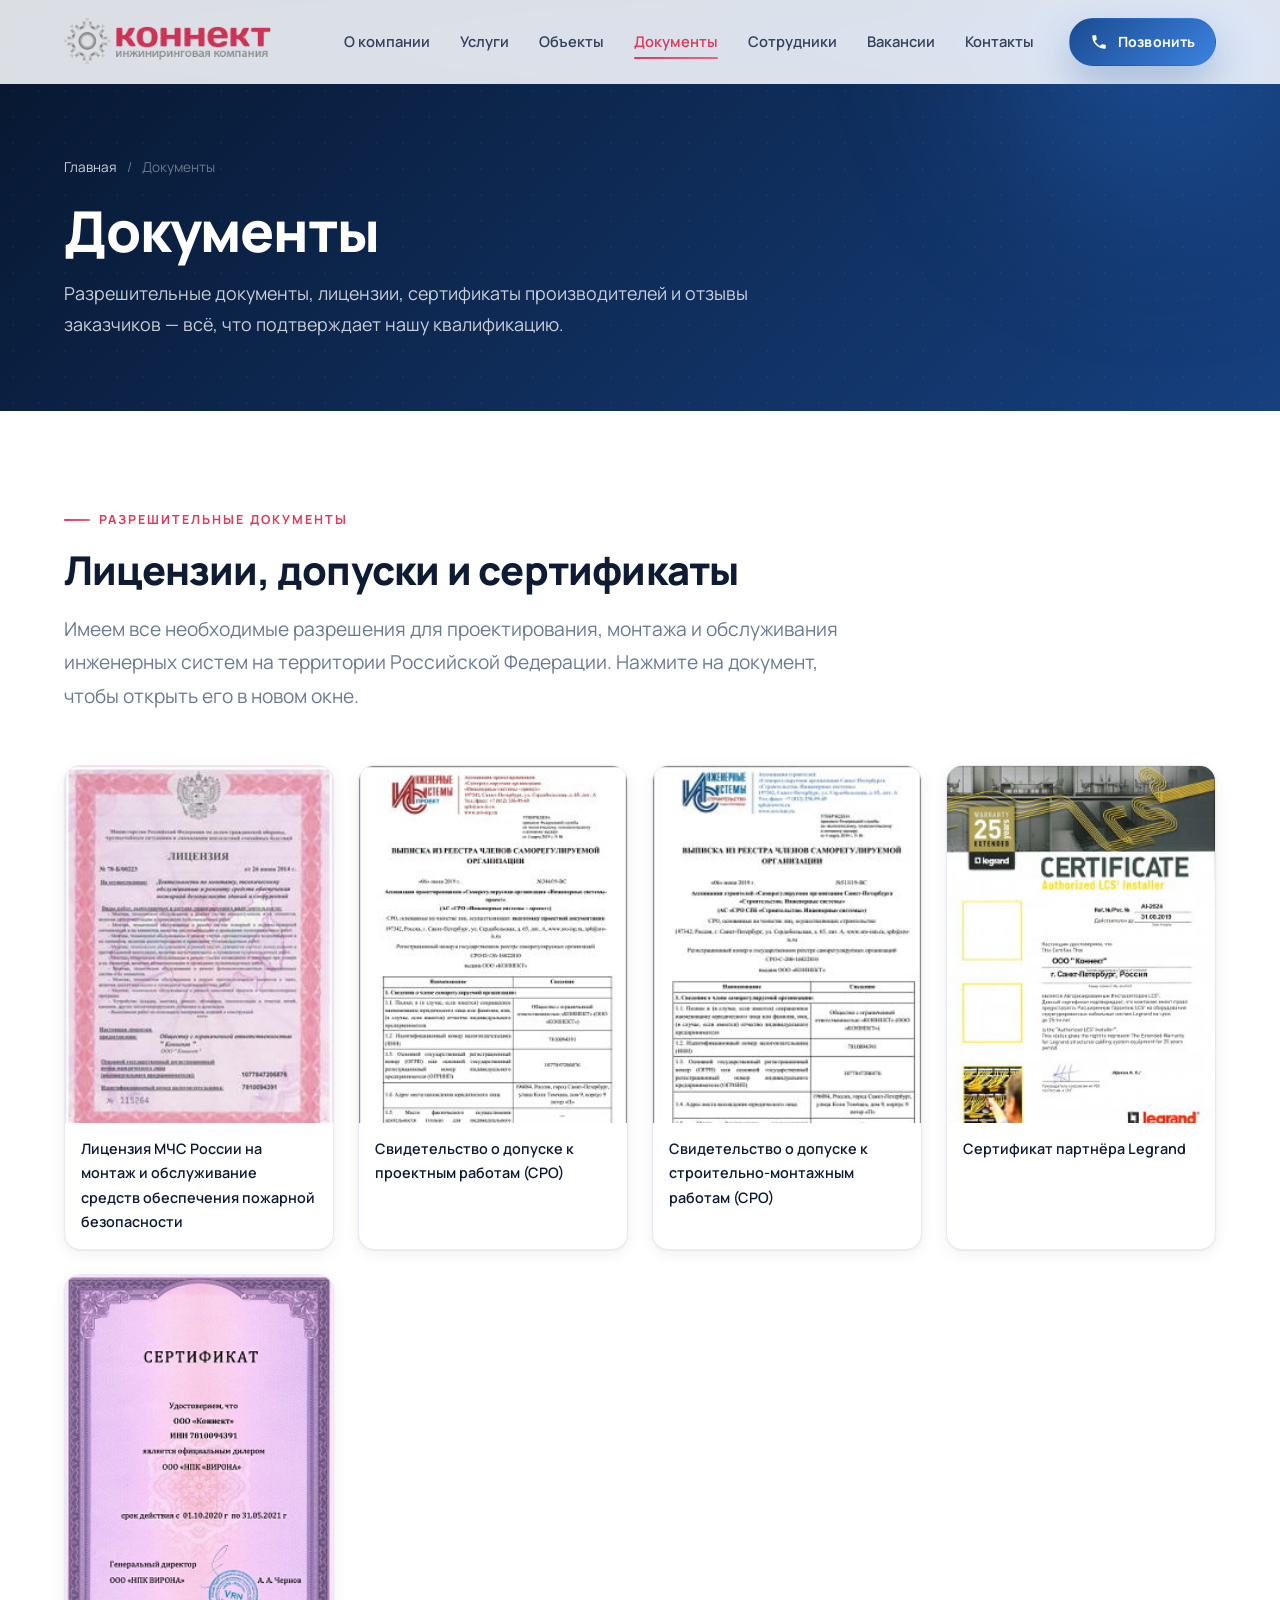
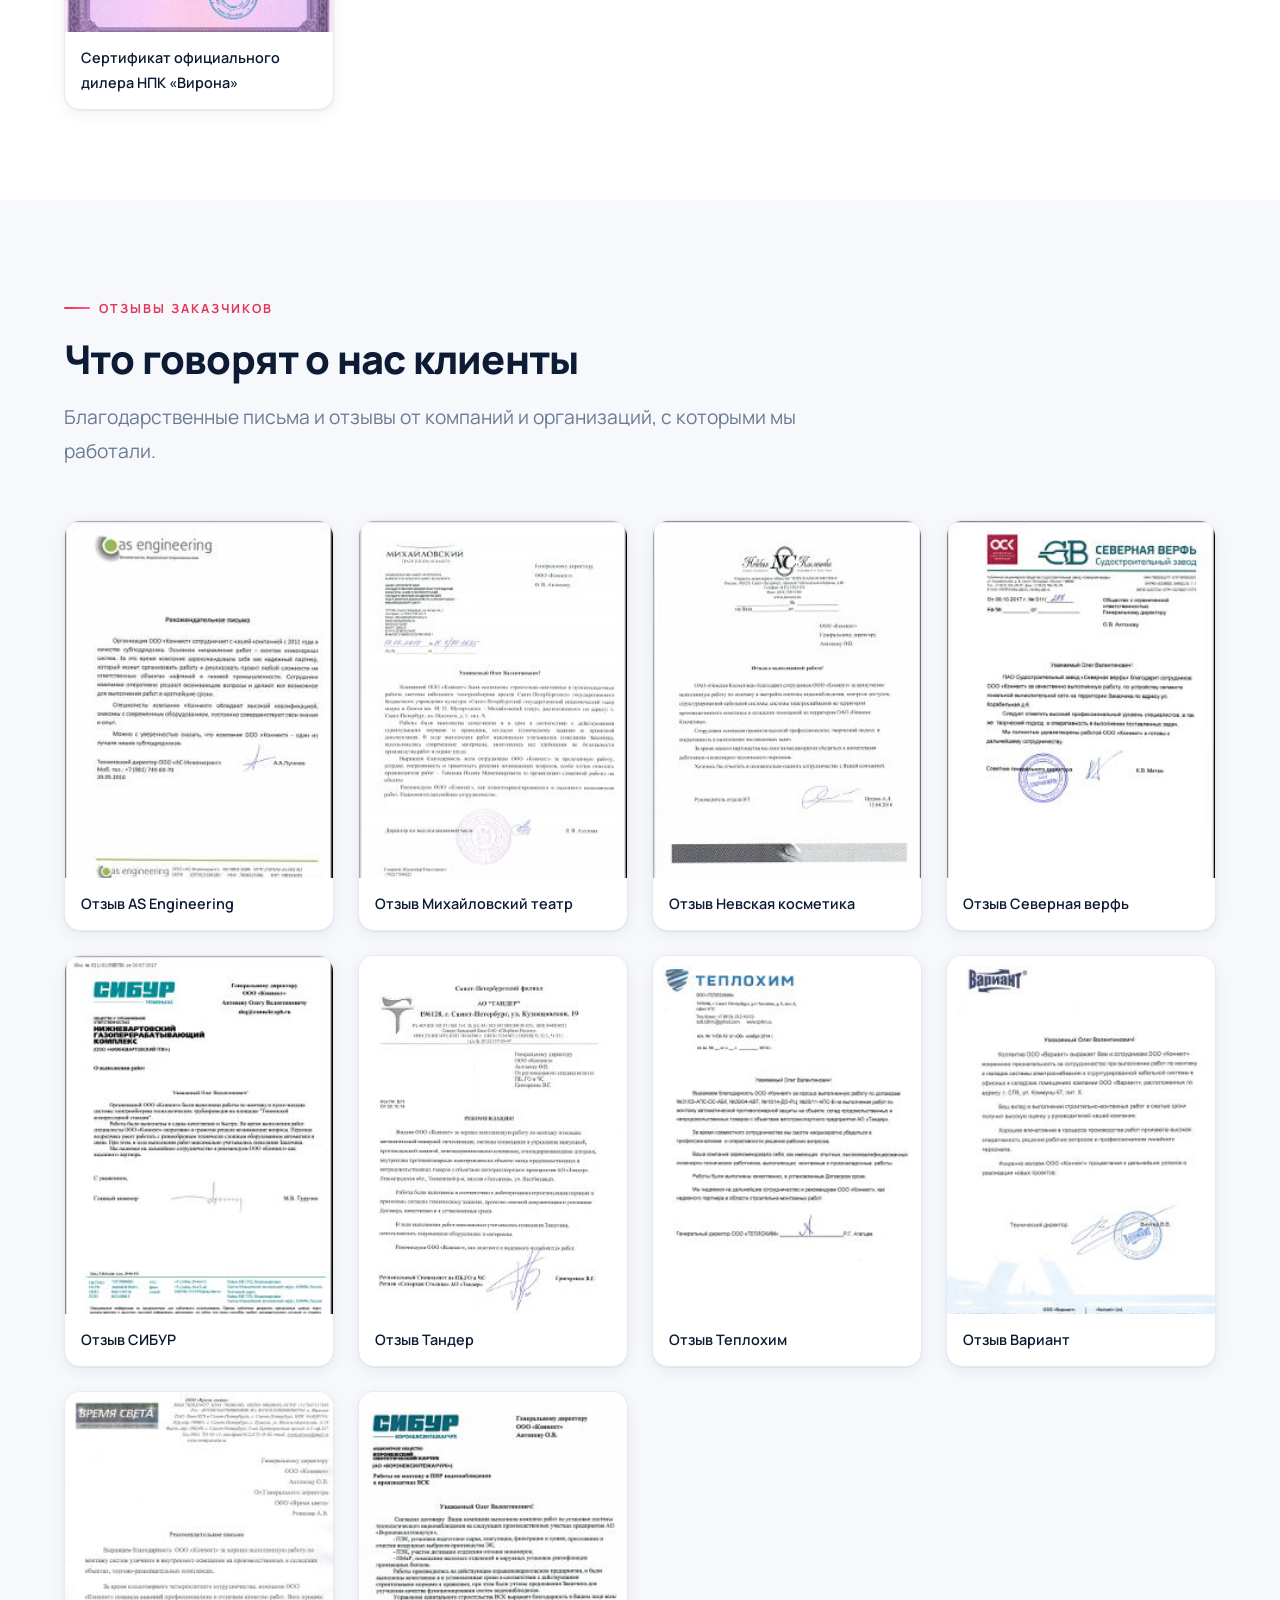
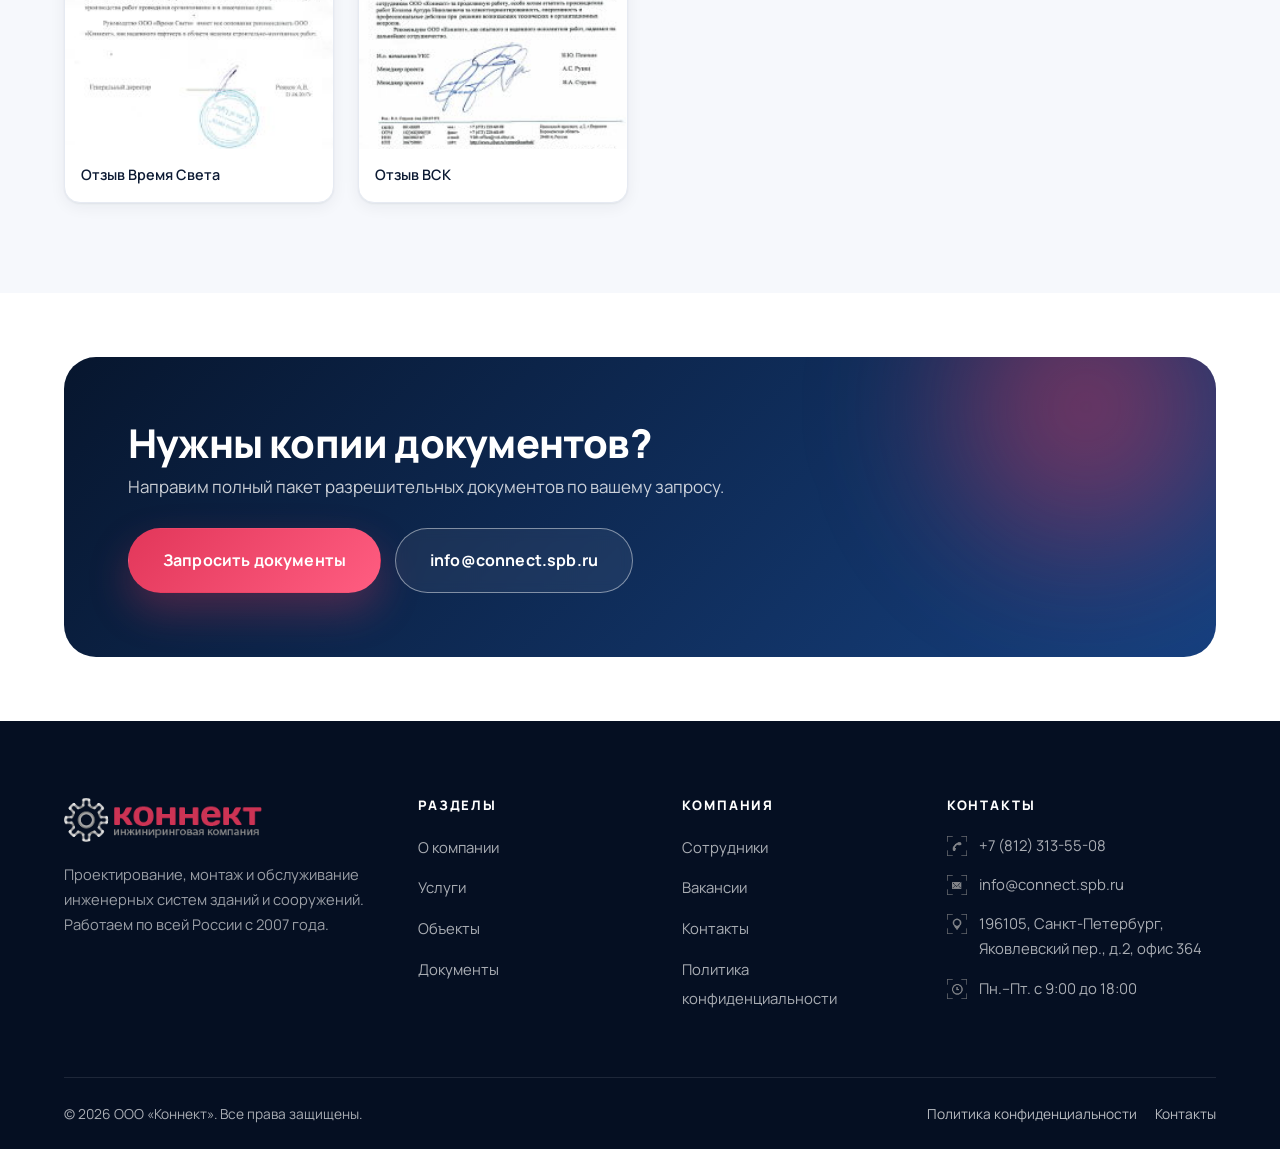
==== documents.html @ 64dd787c "Redesign of the Connekt website: modern responsive static site (HTML/CSS/JS), SEO (robots, sitemap, " ====
<!DOCTYPE html>
<html lang="ru">
<head>
  <meta charset="utf-8">
  <meta name="viewport" content="width=device-width, initial-scale=1">
  <title>Документы и отзывы заказчиков | ООО «Коннект»</title>
  <meta name="description" content="Разрешительные документы, лицензии, сертификаты и отзывы заказчиков ООО «Коннект»: лицензия МЧС, допуски СРО, сертификаты Legrand и НПК «Вирона».">
  <meta name="keywords" content="документы, лицензии, сертификаты, отзывы, СРО, МЧС, Legrand, Вирона, Коннект">
  <meta name="robots" content="index, follow">
  <meta name="theme-color" content="#07162e">
  <link rel="canonical" href="https://system785.github.io/connekt/documents.html">
  <meta property="og:type" content="website">
  <meta property="og:site_name" content="ООО «Коннект»">
  <meta property="og:locale" content="ru_RU">
  <meta property="og:title" content="Документы и отзывы заказчиков | ООО «Коннект»">
  <meta property="og:description" content="Лицензии, допуски, сертификаты и отзывы о работе ООО «Коннект».">
  <meta property="og:url" content="https://system785.github.io/connekt/documents.html">
  <meta property="og:image" content="https://system785.github.io/connekt/assets/images/banner1.jpg">
  <meta name="twitter:card" content="summary_large_image">
  <link rel="icon" href="assets/images/favicon.svg" type="image/svg+xml">
  <link rel="apple-touch-icon" href="assets/images/connekt-logo.png">
  <link rel="preconnect" href="https://fonts.googleapis.com">
  <link rel="preconnect" href="https://fonts.gstatic.com" crossorigin>
  <link href="https://fonts.googleapis.com/css2?family=Manrope:wght@400;500;600;700;800&display=swap" rel="stylesheet">
  <link rel="stylesheet" href="assets/css/style.css">
  <script type="application/ld+json">
  {
    "@context": "https://schema.org",
    "@type": "BreadcrumbList",
    "itemListElement": [
      { "@type": "ListItem", "position": 1, "name": "Главная", "item": "https://system785.github.io/connekt/" },
      { "@type": "ListItem", "position": 2, "name": "Документы", "item": "https://system785.github.io/connekt/documents.html" }
    ]
  }
  </script>
</head>
<body>
  <header class="site-header" id="siteHeader">
    <div class="container header-inner">
      <a class="brand" href="index.html" aria-label="ООО «Коннект» — на главную">
        <img src="assets/images/connekt-logo.png" alt="Логотип ООО «Коннект»" width="234" height="52">
      </a>
      <nav class="main-nav" id="mainNav" aria-label="Основная навигация">
        <ul class="nav-list">
          <li><a class="nav-link" href="index.html">О компании</a></li>
          <li><a class="nav-link" href="services.html">Услуги</a></li>
          <li><a class="nav-link" href="projects.html">Объекты</a></li>
          <li><a class="nav-link is-active" href="documents.html" aria-current="page">Документы</a></li>
          <li><a class="nav-link" href="sotrudniki.html">Сотрудники</a></li>
          <li><a class="nav-link" href="vakansii.html">Вакансии</a></li>
          <li><a class="nav-link" href="kontakty.html">Контакты</a></li>
        </ul>
        <a class="btn btn--primary btn--sm nav-cta" href="tel:+78123135508">
          <svg viewBox="0 0 24 24" width="18" height="18" aria-hidden="true"><path d="M6.6 10.8c1.4 2.8 3.8 5.2 6.6 6.6l2.2-2.2c.3-.3.7-.4 1-.2 1.1.4 2.3.6 3.6.6.6 0 1 .4 1 1V20c0 .6-.4 1-1 1C10.6 21 3 13.4 3 4c0-.6.4-1 1-1h3.4c.6 0 1 .4 1 1 0 1.3.2 2.5.6 3.6.1.4 0 .8-.2 1l-2.2 2.2z" fill="currentColor"/></svg>
          Позвонить
        </a>
      </nav>
      <button class="nav-toggle" id="navToggle" aria-label="Открыть меню" aria-expanded="false" aria-controls="mainNav">
        <span></span><span></span><span></span>
      </button>
      <div class="scroll-progress" aria-hidden="true"></div>
    </div>
  </header>

  <main id="main">
    <section class="page-hero">
      <div class="container">
        <div class="page-hero__inner">
          <nav class="breadcrumbs" aria-label="Хлебные крошки">
            <a href="index.html">Главная</a><span>/</span><span aria-current="page">Документы</span>
          </nav>
          <h1>Документы</h1>
          <p>Разрешительные документы, лицензии, сертификаты производителей и отзывы заказчиков — всё, что подтверждает нашу квалификацию.</p>
        </div>
      </div>
    </section>

    <section class="section">
      <div class="container">
        <div class="section-head reveal">
          <span class="eyebrow">Разрешительные документы</span>
          <h2>Лицензии, допуски и сертификаты</h2>
          <p class="lead">Имеем все необходимые разрешения для проектирования, монтажа и обслуживания инженерных систем на территории Российской Федерации. Нажмите на документ, чтобы открыть его в новом окне.</p>
        </div>

        <div class="cards cards--docs">
          <a class="doc-card reveal" data-delay="1" href="assets/images/docs/Fire.pdf" target="_blank" rel="noopener">
            <div class="doc-card__img"><img src="assets/images/docs/license.jpg" alt="Лицензия МЧС России" loading="lazy"></div>
            <div class="doc-card__overlay"><span>Открыть PDF</span></div>
            <div class="doc-card__cap">Лицензия МЧС России на монтаж и обслуживание средств обеспечения пожарной безопасности</div>
          </a>

          <a class="doc-card reveal" data-delay="2" href="assets/images/docs/344_connekt_project.pdf" target="_blank" rel="noopener">
            <div class="doc-card__img"><img src="assets/images/docs/344_connekt_project.jpg" alt="Допуск СРО на проектные работы" loading="lazy"></div>
            <div class="doc-card__overlay"><span>Открыть PDF</span></div>
            <div class="doc-card__cap">Свидетельство о допуске к проектным работам (СРО)</div>
          </a>

          <a class="doc-card reveal" data-delay="3" href="assets/images/docs/513_connect_construction.pdf" target="_blank" rel="noopener">
            <div class="doc-card__img"><img src="assets/images/docs/513_connect_construction.jpg" alt="Допуск СРО на строительно-монтажные работы" loading="lazy"></div>
            <div class="doc-card__overlay"><span>Открыть PDF</span></div>
            <div class="doc-card__cap">Свидетельство о допуске к строительно-монтажным работам (СРО)</div>
          </a>

          <a class="doc-card reveal" data-delay="4" href="assets/images/docs/connekt_legrand_cert.jpg" target="_blank" rel="noopener">
            <div class="doc-card__img"><img src="assets/images/docs/connekt_legrand_cert_m.jpg" alt="Сертификат Legrand" loading="lazy"></div>
            <div class="doc-card__overlay"><span>Открыть</span></div>
            <div class="doc-card__cap">Сертификат партнёра Legrand</div>
          </a>

          <a class="doc-card reveal" data-delay="5" href="assets/images/docs/connekt_virona_cert.jpg" target="_blank" rel="noopener">
            <div class="doc-card__img"><img src="assets/images/docs/connekt_virona_cert_m.jpg" alt="Сертификат НПК Вирона" loading="lazy"></div>
            <div class="doc-card__overlay"><span>Открыть</span></div>
            <div class="doc-card__cap">Сертификат официального дилера НПК «Вирона»</div>
          </a>
        </div>
      </div>
    </section>

    <section class="section section--surface">
      <div class="container">
        <div class="section-head reveal">
          <span class="eyebrow">Отзывы заказчиков</span>
          <h2>Что говорят о нас клиенты</h2>
          <p class="lead">Благодарственные письма и отзывы от компаний и организаций, с которыми мы работали.</p>
        </div>

        <div class="cards cards--reviews">
          <a class="doc-card reveal" data-delay="1" href="assets/images/resp/Resp_AS_eng.pdf" target="_blank" rel="noopener">
            <div class="doc-card__img"><img src="assets/images/resp/Resp_AS_eng_m.jpg" alt="Отзыв AS Engineering" loading="lazy"></div>
            <div class="doc-card__overlay"><span>Открыть PDF</span></div>
            <div class="doc-card__cap">Отзыв AS Engineering</div>
          </a>
          <a class="doc-card reveal" data-delay="2" href="assets/images/resp/Resp_Mikhailovskiy.pdf" target="_blank" rel="noopener">
            <div class="doc-card__img"><img src="assets/images/resp/Resp_Mikhailovskiy_m.jpg" alt="Отзыв Михайловский театр" loading="lazy"></div>
            <div class="doc-card__overlay"><span>Открыть PDF</span></div>
            <div class="doc-card__cap">Отзыв Михайловский театр</div>
          </a>
          <a class="doc-card reveal" data-delay="3" href="assets/images/resp/Resp_Nevskaya_kosmetika.pdf" target="_blank" rel="noopener">
            <div class="doc-card__img"><img src="assets/images/resp/Resp_Nevskaya_kosmetika_m.jpg" alt="Отзыв Невская косметика" loading="lazy"></div>
            <div class="doc-card__overlay"><span>Открыть PDF</span></div>
            <div class="doc-card__cap">Отзыв Невская косметика</div>
          </a>
          <a class="doc-card reveal" data-delay="4" href="assets/images/resp/Resp_Severnaja_verf.pdf" target="_blank" rel="noopener">
            <div class="doc-card__img"><img src="assets/images/resp/Resp_Severnaja_verf_m.jpg" alt="Отзыв Северная верфь" loading="lazy"></div>
            <div class="doc-card__overlay"><span>Открыть PDF</span></div>
            <div class="doc-card__cap">Отзыв Северная верфь</div>
          </a>
          <a class="doc-card reveal" data-delay="1" href="assets/images/resp/Resp_Sibur.pdf" target="_blank" rel="noopener">
            <div class="doc-card__img"><img src="assets/images/resp/Resp_Sibur_m.jpg" alt="Отзыв СИБУР" loading="lazy"></div>
            <div class="doc-card__overlay"><span>Открыть PDF</span></div>
            <div class="doc-card__cap">Отзыв СИБУР</div>
          </a>
          <a class="doc-card reveal" data-delay="2" href="assets/images/resp/Resp_Tander.jpg" target="_blank" rel="noopener">
            <div class="doc-card__img"><img src="assets/images/resp/Resp_Tander_m.jpg" alt="Отзыв Тандер" loading="lazy"></div>
            <div class="doc-card__overlay"><span>Открыть</span></div>
            <div class="doc-card__cap">Отзыв Тандер</div>
          </a>
          <a class="doc-card reveal" data-delay="3" href="assets/images/resp/Resp_Teplohim.pdf" target="_blank" rel="noopener">
            <div class="doc-card__img"><img src="assets/images/resp/Resp_Teplohim_m.jpg" alt="Отзыв Теплохим" loading="lazy"></div>
            <div class="doc-card__overlay"><span>Открыть PDF</span></div>
            <div class="doc-card__cap">Отзыв Теплохим</div>
          </a>
          <a class="doc-card reveal" data-delay="4" href="assets/images/resp/Resp_Variant.pdf" target="_blank" rel="noopener">
            <div class="doc-card__img"><img src="assets/images/resp/Resp_Variant_m.jpg" alt="Отзыв Вариант" loading="lazy"></div>
            <div class="doc-card__overlay"><span>Открыть PDF</span></div>
            <div class="doc-card__cap">Отзыв Вариант</div>
          </a>
          <a class="doc-card reveal" data-delay="1" href="assets/images/resp/Resp_Vremja_sveta.jpg" target="_blank" rel="noopener">
            <div class="doc-card__img"><img src="assets/images/resp/Resp_Vremja_sveta_m.jpg" alt="Отзыв Время Света" loading="lazy"></div>
            <div class="doc-card__overlay"><span>Открыть</span></div>
            <div class="doc-card__cap">Отзыв Время Света</div>
          </a>
          <a class="doc-card reveal" data-delay="2" href="assets/images/resp/Resp_VSK.pdf" target="_blank" rel="noopener">
            <div class="doc-card__img"><img src="assets/images/resp/Resp_VSK_m.jpg" alt="Отзыв ВСК" loading="lazy"></div>
            <div class="doc-card__overlay"><span>Открыть PDF</span></div>
            <div class="doc-card__cap">Отзыв ВСК</div>
          </a>
        </div>
      </div>
    </section>

    <section class="section section--tight">
      <div class="container">
        <div class="cta reveal">
          <div class="cta__inner">
            <div>
              <h2>Нужны копии документов?</h2>
              <p>Направим полный пакет разрешительных документов по вашему запросу.</p>
            </div>
            <div class="cta__actions">
              <a class="btn btn--accent btn--lg" href="kontakty.html">Запросить документы</a>
              <a class="btn btn--ghost btn--lg" href="mailto:info@connect.spb.ru">info@connect.spb.ru</a>
            </div>
          </div>
        </div>
      </div>
    </section>
  </main>

  <footer class="site-footer">
    <div class="container">
      <div class="footer-grid">
        <div class="footer-brand">
          <img src="assets/images/connekt-logo.png" alt="ООО «Коннект»" width="234" height="52" loading="lazy">
          <p>Проектирование, монтаж и обслуживание инженерных систем зданий и сооружений. Работаем по всей России с 2007 года.</p>
        </div>
        <div class="footer-col">
          <h3>Разделы</h3>
          <ul>
            <li><a href="index.html">О компании</a></li>
            <li><a href="services.html">Услуги</a></li>
            <li><a href="projects.html">Объекты</a></li>
            <li><a href="documents.html">Документы</a></li>
          </ul>
        </div>
        <div class="footer-col">
          <h3>Компания</h3>
          <ul>
            <li><a href="sotrudniki.html">Сотрудники</a></li>
            <li><a href="vakansii.html">Вакансии</a></li>
            <li><a href="kontakty.html">Контакты</a></li>
            <li><a href="privacy.html">Политика конфиденциальности</a></li>
          </ul>
        </div>
        <div class="footer-col">
          <h3>Контакты</h3>
          <div class="footer-contact">
            <a href="tel:+78123135508"><img src="assets/images/phone.png" alt="" aria-hidden="true"> +7 (812) 313-55-08</a>
            <a href="mailto:info@connect.spb.ru"><img src="assets/images/mail.png" alt="" aria-hidden="true"> info@connect.spb.ru</a>
            <span><img src="assets/images/map.png" alt="" aria-hidden="true"> 196105, Санкт-Петербург, Яковлевский пер., д.2, офис 364</span>
            <span><img src="assets/images/clock.png" alt="" aria-hidden="true"> Пн.–Пт. с 9:00 до 18:00</span>
          </div>
        </div>
      </div>
      <div class="footer-bottom">
        <span>© <span data-year>2026</span> ООО «Коннект». Все права защищены.</span>
        <div class="footer-legal">
          <a href="privacy.html">Политика конфиденциальности</a>
          <a href="kontakty.html">Контакты</a>
        </div>
      </div>
    </div>
  </footer>

  <button class="to-top" aria-label="Наверх">
    <svg viewBox="0 0 24 24" width="20" height="20" aria-hidden="true"><path d="M12 5l7 7-1.4 1.4L13 8.8V19h-2V8.8L6.4 13.4 5 12l7-7z" fill="currentColor"/></svg>
  </button>

  <script src="assets/js/main.js" defer></script>
</body>
</html>
---- assets/css/style.css ----
/* ==========================================================================
   ООО «Коннект» — современный корпоративный сайт
   Инженерные системы: проектирование, монтаж, обслуживание
   Автор редизайна: 2026
   ========================================================================== */

/* --------------------------------------------------------------------------
   1. Дизайн-токены
   -------------------------------------------------------------------------- */
:root {
  /* Палитра */
  --navy-950: #050f22;
  --navy-900: #07162e;
  --navy-800: #0a2145;
  --navy-700: #102f66;
  --blue-700: #16407f;
  --blue-600: #1b4b91;
  --blue-500: #2563b8;
  --blue-400: #3b82e0;
  --accent-600: #c9204a;
  --accent-500: #e2375a;
  --accent-400: #ff5d81;
  --gold: #e7bb6b;

  --ink: #0d1b34;
  --ink-soft: #33415c;
  --muted: #6b7a94;
  --line: #e6eaf2;
  --surface: #f6f8fc;
  --surface-2: #eef2f9;
  --white: #ffffff;

  /* Градиенты */
  --grad-primary: linear-gradient(135deg, var(--blue-600) 0%, var(--blue-400) 100%);
  --grad-accent: linear-gradient(135deg, var(--accent-500) 0%, var(--accent-400) 100%);
  --grad-navy: linear-gradient(135deg, var(--navy-900) 0%, var(--blue-700) 100%);
  --grad-hero: linear-gradient(115deg, rgba(5,15,34,.94) 0%, rgba(7,22,46,.86) 42%, rgba(16,47,102,.62) 100%);

  /* Тени */
  --shadow-sm: 0 1px 2px rgba(13, 27, 52, .06), 0 4px 16px rgba(13, 27, 52, .06);
  --shadow-md: 0 12px 28px rgba(13, 27, 52, .10), 0 4px 12px rgba(13, 27, 52, .06);
  --shadow-lg: 0 28px 60px rgba(9, 26, 56, .18);
  --shadow-glow: 0 18px 40px rgba(27, 75, 145, .28);

  /* Геометрия */
  --radius-sm: 10px;
  --radius: 16px;
  --radius-lg: 24px;
  --radius-xl: 32px;
  --radius-pill: 999px;

  /* Типографика */
  --font: 'Manrope', -apple-system, BlinkMacSystemFont, 'Segoe UI', Roboto, 'Helvetica Neue', Arial, sans-serif;

  --container: 1200px;
  --container-wide: 1360px;
  --header-h: 84px;

  --ease: cubic-bezier(.22, .61, .36, 1);
  --ease-out: cubic-bezier(.16, 1, .3, 1);
}

/* --------------------------------------------------------------------------
   2. Сброс и база
   -------------------------------------------------------------------------- */
*, *::before, *::after { box-sizing: border-box; }

html {
  scroll-behavior: smooth;
  -webkit-text-size-adjust: 100%;
  scroll-padding-top: calc(var(--header-h) + 24px);
  overflow-x: clip;
}

body {
  margin: 0;
  font-family: var(--font);
  font-size: 17px;
  line-height: 1.7;
  color: var(--ink-soft);
  background: var(--white);
  overflow-x: hidden;
  -webkit-font-smoothing: antialiased;
  -moz-osx-font-smoothing: grayscale;
}

body.nav-open { overflow: hidden; }

img { max-width: 100%; height: auto; display: block; }
a { color: var(--blue-600); text-decoration: none; transition: color .25s var(--ease); }
a:hover { color: var(--accent-500); }
ul { margin: 0; padding: 0; list-style: none; }
button { font-family: inherit; }

h1, h2, h3, h4, h5, h6 {
  margin: 0 0 .5em;
  color: var(--ink);
  font-weight: 800;
  line-height: 1.12;
  letter-spacing: -.02em;
}
h1 { font-size: clamp(2.1rem, 4.4vw, 3.6rem); }
h2 { font-size: clamp(1.7rem, 3.1vw, 2.55rem); }
h3 { font-size: clamp(1.18rem, 1.7vw, 1.45rem); letter-spacing: -.01em; }
h4 { font-size: 1.05rem; }
p { margin: 0 0 1.1em; }
p:last-child { margin-bottom: 0; }
strong { color: var(--ink); font-weight: 700; }
::selection { background: var(--accent-500); color: #fff; }

:focus-visible {
  outline: 3px solid var(--blue-400);
  outline-offset: 3px;
  border-radius: 6px;
}

/* --------------------------------------------------------------------------
   3. Утилиты / сетка
   -------------------------------------------------------------------------- */
.container {
  width: 100%;
  max-width: var(--container);
  margin: 0 auto;
  padding: 0 24px;
}
.container--wide { max-width: var(--container-wide); }

.section { padding: clamp(64px, 7vw, 116px) 0; position: relative; }
.section--tight { padding: clamp(44px, 5vw, 76px) 0; }
.section--surface { background: var(--surface); }
.section--navy { background: var(--grad-navy); color: rgba(255,255,255,.82); }
.section--navy h1, .section--navy h2, .section--navy h3, .section--navy h4 { color: #fff; }

.text-center { text-align: center; }
.mx-auto { margin-left: auto; margin-right: auto; }
.lead { font-size: clamp(1.05rem, 1.5vw, 1.2rem); color: var(--muted); line-height: 1.75; }
.section--navy .lead { color: rgba(255,255,255,.72); }
.measure { max-width: 720px; }

.eyebrow {
  display: inline-flex;
  align-items: center;
  gap: 9px;
  font-size: .78rem;
  font-weight: 700;
  letter-spacing: .16em;
  text-transform: uppercase;
  color: var(--accent-500);
  margin-bottom: 18px;
}
.eyebrow::before {
  content: "";
  width: 26px;
  height: 2px;
  border-radius: 2px;
  background: var(--grad-accent);
}
.section--navy .eyebrow { color: var(--accent-400); }

.section-head { max-width: 780px; margin-bottom: clamp(36px, 4vw, 60px); }
.section-head--center { margin-left: auto; margin-right: auto; text-align: center; }
.section-head--center .eyebrow { justify-content: center; }
.section-head p { margin-top: 14px; }

/* --------------------------------------------------------------------------
   4. Кнопки
   -------------------------------------------------------------------------- */
.btn {
  position: relative;
  display: inline-flex;
  align-items: center;
  justify-content: center;
  gap: 10px;
  padding: 15px 28px;
  border: 1px solid transparent;
  border-radius: var(--radius-pill);
  font-size: .95rem;
  font-weight: 700;
  letter-spacing: .01em;
  color: #fff;
  cursor: pointer;
  overflow: hidden;
  transition: transform .3s var(--ease), box-shadow .3s var(--ease), background .3s var(--ease), color .3s var(--ease), border-color .3s var(--ease);
  will-change: transform;
}
.btn svg { width: 18px; height: 18px; flex: none; }
.btn:hover { transform: translateY(-3px); }

.btn--primary { background: var(--grad-primary); box-shadow: var(--shadow-glow); color: #fff; }
.btn--primary:hover { box-shadow: 0 22px 48px rgba(27, 75, 145, .4); color: #fff; }

.btn--accent { background: var(--grad-accent); box-shadow: 0 18px 40px rgba(226, 55, 90, .3); color: #fff; }
.btn--accent:hover { box-shadow: 0 22px 48px rgba(226, 55, 90, .42); color: #fff; }

.btn--ghost { background: rgba(255,255,255,.06); border-color: rgba(255,255,255,.45); color: #fff; backdrop-filter: blur(6px); }
.btn--ghost:hover { background: #fff; color: var(--navy-800); border-color: #fff; }

.btn--outline { background: transparent; border-color: var(--line); color: var(--ink); }
.btn--outline:hover { border-color: var(--blue-600); color: var(--blue-600); background: #fff; }

.btn--sm { padding: 11px 20px; font-size: .88rem; }
.btn--lg { padding: 18px 34px; font-size: 1rem; }
.btn--block { width: 100%; }

/* --------------------------------------------------------------------------
   5. Шапка / навигация
   -------------------------------------------------------------------------- */
.site-header {
  position: fixed;
  inset: 0 0 auto 0;
  z-index: 1000;
  height: var(--header-h);
  display: flex;
  align-items: center;
  background: rgba(255,255,255,.86);
  backdrop-filter: saturate(180%) blur(16px);
  -webkit-backdrop-filter: saturate(180%) blur(16px);
  border-bottom: 1px solid transparent;
  transition: height .35s var(--ease), background .35s var(--ease), box-shadow .35s var(--ease), border-color .35s var(--ease);
}
.site-header.is-scrolled {
  height: 70px;
  background: rgba(255,255,255,.95);
  border-bottom-color: var(--line);
  box-shadow: 0 10px 30px rgba(13, 27, 52, .07);
}

.header-inner {
  display: flex;
  align-items: center;
  gap: 28px;
  width: 100%;
}

.brand { display: inline-flex; align-items: center; flex: none; }
.brand img {
  height: 46px;
  width: auto;
  transition: height .35s var(--ease), transform .35s var(--ease);
}
.site-header.is-scrolled .brand img { height: 40px; }
.brand:hover img { transform: scale(1.02); }

/* Прогресс прокрутки */
.scroll-progress {
  position: absolute;
  left: 0; bottom: -1px;
  height: 3px;
  width: 100%;
  transform: scaleX(0);
  transform-origin: 0 50%;
  background: var(--grad-accent);
  transition: transform .1s linear;
}

.main-nav { margin-left: auto; display: flex; align-items: center; gap: 22px; }
.nav-list { display: flex; align-items: center; gap: 4px; }
.nav-link {
  position: relative;
  display: inline-block;
  padding: 9px 13px;
  font-size: .92rem;
  font-weight: 600;
  color: var(--ink-soft);
  border-radius: var(--radius-pill);
  transition: color .25s var(--ease), background .25s var(--ease);
}
.nav-link::after {
  content: "";
  position: absolute;
  left: 13px; right: 13px; bottom: 4px;
  height: 2px;
  border-radius: 2px;
  background: var(--grad-accent);
  transform: scaleX(0);
  transform-origin: 0 50%;
  transition: transform .3s var(--ease);
}
.nav-link:hover { color: var(--ink); }
.nav-link:hover::after { transform: scaleX(1); }
.nav-link.is-active { color: var(--accent-500); }
.nav-link.is-active::after { transform: scaleX(1); }

.nav-cta { white-space: nowrap; }

/* Бургер */
.nav-toggle {
  display: none;
  width: 46px; height: 46px;
  margin-left: auto;
  border: 1px solid var(--line);
  border-radius: 14px;
  background: #fff;
  cursor: pointer;
  position: relative;
}
.nav-toggle span {
  position: absolute;
  left: 50%; top: 50%;
  width: 20px; height: 2px;
  border-radius: 2px;
  background: var(--ink);
  transform: translate(-50%, -50%);
  transition: transform .35s var(--ease), opacity .25s var(--ease), width .35s var(--ease);
}
.nav-toggle span:nth-child(1) { transform: translate(-50%, calc(-50% - 6px)); }
.nav-toggle span:nth-child(3) { transform: translate(-50%, calc(-50% + 6px)); }
.nav-toggle.is-active span:nth-child(1) { transform: translate(-50%, -50%) rotate(45deg); }
.nav-toggle.is-active span:nth-child(2) { opacity: 0; }
.nav-toggle.is-active span:nth-child(3) { transform: translate(-50%, -50%) rotate(-45deg); }

/* --------------------------------------------------------------------------
   6. Hero
   -------------------------------------------------------------------------- */
.hero {
  position: relative;
  display: flex;
  align-items: center;
  min-height: 100svh;
  padding: calc(var(--header-h) + 64px) 0 80px;
  color: #fff;
  background-color: var(--navy-900);
  overflow: hidden;
}
.hero__bg {
  position: absolute;
  inset: -12% 0;
  z-index: 0;
  background-image: var(--grad-hero), url('../images/banner1.jpg');
  background-size: cover, cover;
  background-position: center, center;
  background-repeat: no-repeat;
  will-change: transform;
}
.hero::before,
.hero::after {
  content: "";
  position: absolute;
  z-index: 1;
  border-radius: 50%;
  filter: blur(90px);
  opacity: .5;
  pointer-events: none;
}
.hero::before { width: 520px; height: 520px; top: -180px; right: -120px; background: radial-gradient(circle, rgba(37,99,184,.75), transparent 70%); animation: float 14s ease-in-out infinite; }
.hero::after { width: 420px; height: 420px; bottom: -180px; left: -100px; background: radial-gradient(circle, rgba(226,55,90,.5), transparent 70%); animation: float 18s ease-in-out infinite reverse; }

@keyframes float {
  0%, 100% { transform: translate3d(0,0,0); }
  50% { transform: translate3d(0, 26px, 0); }
}

.hero__grid {
  position: relative;
  z-index: 2;
  display: grid;
  grid-template-columns: minmax(0, 1.15fr) minmax(0, .85fr);
  gap: clamp(32px, 5vw, 72px);
  align-items: center;
}

.hero__badge {
  display: inline-flex;
  align-items: center;
  gap: 10px;
  padding: 8px 16px;
  margin-bottom: 26px;
  border: 1px solid rgba(255,255,255,.28);
  border-radius: var(--radius-pill);
  background: rgba(255,255,255,.08);
  backdrop-filter: blur(8px);
  font-size: .82rem;
  font-weight: 600;
  letter-spacing: .04em;
  color: rgba(255,255,255,.9);
}
.hero__badge .dot {
  width: 8px; height: 8px; border-radius: 50%;
  background: var(--accent-400);
  box-shadow: 0 0 0 4px rgba(255,93,129,.25);
  animation: pulse 2.4s ease-out infinite;
}
@keyframes pulse {
  0% { box-shadow: 0 0 0 0 rgba(255,93,129,.5); }
  70% { box-shadow: 0 0 0 12px rgba(255,93,129,0); }
  100% { box-shadow: 0 0 0 0 rgba(255,93,129,0); }
}

.hero h1 { color: #fff; margin-bottom: 22px; }
.hero h1 .grad {
  background: linear-gradient(100deg, #fff 10%, #a9c8ff 55%, var(--accent-400) 100%);
  -webkit-background-clip: text;
  background-clip: text;
  -webkit-text-fill-color: transparent;
  color: transparent;
}
.hero__sub { max-width: 560px; font-size: clamp(1.02rem, 1.4vw, 1.18rem); color: rgba(255,255,255,.82); margin-bottom: 34px; }
.hero__actions { display: flex; flex-wrap: wrap; gap: 16px; margin-bottom: 42px; }

.hero__facts { display: flex; flex-wrap: wrap; gap: 28px 40px; }
.hero__fact { display: flex; align-items: center; gap: 12px; }
.hero__fact img { height: 26px; width: auto; opacity: .9; }
.hero__fact span { font-size: .95rem; color: rgba(255,255,255,.86); font-weight: 600; }

/* Карточки статистики поверх hero */
.hero__panel {
  position: relative;
  padding: 30px;
  border: 1px solid rgba(255,255,255,.16);
  border-radius: var(--radius-xl);
  background: rgba(255,255,255,.07);
  backdrop-filter: blur(16px);
  -webkit-backdrop-filter: blur(16px);
  box-shadow: var(--shadow-lg);
}
.hero__panel-title { color: #fff; font-size: 1.05rem; font-weight: 700; margin-bottom: 22px; }
.hero__stats { display: grid; grid-template-columns: 1fr 1fr; gap: 18px; }
.hero__stat {
  padding: 18px;
  border-radius: var(--radius);
  background: rgba(255,255,255,.06);
  border: 1px solid rgba(255,255,255,.1);
  transition: background .3s var(--ease), transform .3s var(--ease);
}
.hero__stat:hover { background: rgba(255,255,255,.12); transform: translateY(-3px); }
.hero__stat b { display: block; font-size: clamp(1.6rem, 2.6vw, 2.1rem); font-weight: 800; color: #fff; letter-spacing: -.02em; line-height: 1; }
.hero__stat b span { color: var(--accent-400); }
.hero__stat small { display: block; margin-top: 8px; font-size: .82rem; color: rgba(255,255,255,.66); line-height: 1.4; }

.hero__scroll {
  position: absolute;
  left: 50%; bottom: 26px;
  transform: translateX(-50%);
  z-index: 2;
  display: inline-flex; flex-direction: column; align-items: center; gap: 8px;
  font-size: .72rem; letter-spacing: .18em; text-transform: uppercase;
  color: rgba(255,255,255,.6);
}
.hero__scroll i {
  width: 22px; height: 34px;
  border: 1.5px solid rgba(255,255,255,.5);
  border-radius: 12px;
  position: relative;
}
.hero__scroll i::after {
  content: "";
  position: absolute; left: 50%; top: 7px;
  width: 3px; height: 6px; border-radius: 3px;
  background: rgba(255,255,255,.8);
  transform: translateX(-50%);
  animation: scrollDot 1.8s ease-in-out infinite;
}
@keyframes scrollDot {
  0% { opacity: 0; transform: translate(-50%, -4px); }
  40% { opacity: 1; }
  100% { opacity: 0; transform: translate(-50%, 12px); }
}

/* --------------------------------------------------------------------------
   7. Бегущая строка логотипов
   -------------------------------------------------------------------------- */
.trust { padding: 34px 0; border-bottom: 1px solid var(--line); background: #fff; }
.trust__label { text-align: center; font-size: .78rem; letter-spacing: .16em; text-transform: uppercase; color: var(--muted); font-weight: 700; margin-bottom: 24px; }
.marquee { position: relative; overflow: hidden; -webkit-mask-image: linear-gradient(90deg, transparent, #000 8%, #000 92%, transparent); mask-image: linear-gradient(90deg, transparent, #000 8%, #000 92%, transparent); }
.marquee__track { display: flex; align-items: center; gap: 56px; width: max-content; animation: marquee 38s linear infinite; }
.marquee:hover .marquee__track { animation-play-state: paused; }
.marquee__track img { height: 62px; width: auto; filter: grayscale(1) opacity(.55); transition: filter .35s var(--ease), transform .35s var(--ease); }
.marquee__track img:hover { filter: grayscale(0) opacity(1); transform: scale(1.06); }
@keyframes marquee { from { transform: translateX(0); } to { transform: translateX(-50%); } }

/* --------------------------------------------------------------------------
   8. Карточки услуг
   -------------------------------------------------------------------------- */
.cards { display: grid; gap: 24px; }
.cards--services { grid-template-columns: repeat(auto-fill, minmax(300px, 1fr)); }
.cards--projects { grid-template-columns: repeat(auto-fill, minmax(340px, 1fr)); }
.cards--docs { grid-template-columns: repeat(auto-fill, minmax(230px, 1fr)); }
.cards--reviews { grid-template-columns: repeat(auto-fill, minmax(240px, 1fr)); }
.cards--staff { grid-template-columns: repeat(auto-fill, minmax(260px, 1fr)); }

.card {
  position: relative;
  display: flex;
  flex-direction: column;
  padding: 30px;
  border: 1px solid var(--line);
  border-radius: var(--radius-lg);
  background: #fff;
  box-shadow: var(--shadow-sm);
  overflow: hidden;
  transition: transform .4s var(--ease), box-shadow .4s var(--ease), border-color .4s var(--ease);
}
.card::before {
  content: "";
  position: absolute;
  inset: 0 0 auto 0;
  height: 4px;
  background: var(--grad-primary);
  transform: scaleX(0);
  transform-origin: 0 50%;
  transition: transform .45s var(--ease-out);
}
.card:hover { transform: translateY(-6px); box-shadow: var(--shadow-md); border-color: transparent; }
.card:hover::before { transform: scaleX(1); }

.card__icon {
  display: inline-flex;
  align-items: center;
  justify-content: center;
  width: 64px; height: 64px;
  margin-bottom: 20px;
  border-radius: 18px;
  background: linear-gradient(135deg, var(--surface-2), #fff);
  border: 1px solid var(--line);
  transition: transform .4s var(--ease), background .4s var(--ease);
}
.card__icon img { max-width: 40px; max-height: 40px; width: auto; height: auto; }
.card:hover .card__icon { transform: translateY(-3px) rotate(-3deg); background: linear-gradient(135deg, #eaf1ff, #fff); }

.card h3 { margin-bottom: 14px; }
.card__list { display: grid; gap: 9px; margin-top: auto; }
.card__list li {
  position: relative;
  padding-left: 26px;
  font-size: .95rem;
  color: var(--ink-soft);
  line-height: 1.55;
}
.card__list li::before {
  content: "";
  position: absolute;
  left: 0; top: .48em;
  width: 14px; height: 8px;
  border-left: 2px solid var(--accent-500);
  border-bottom: 2px solid var(--accent-500);
  transform: rotate(-45deg) scale(.9);
  border-radius: 1px;
}

.card__note { margin-top: 16px; font-size: .88rem; color: var(--muted); font-style: italic; }

/* --------------------------------------------------------------------------
   9. Преимущества / фичи
   -------------------------------------------------------------------------- */
.features { display: grid; gap: 24px; grid-template-columns: repeat(auto-fit, minmax(260px, 1fr)); }
.feature {
  padding: 30px;
  border-radius: var(--radius-lg);
  background: var(--surface);
  border: 1px solid transparent;
  transition: transform .4s var(--ease), background .4s var(--ease), box-shadow .4s var(--ease);
}
.feature:hover { transform: translateY(-5px); background: #fff; box-shadow: var(--shadow-md); }
.feature__num { font-size: .8rem; font-weight: 800; letter-spacing: .14em; color: var(--accent-500); }
.feature h3 { margin: 14px 0 10px; font-size: 1.15rem; }
.feature p { font-size: .95rem; color: var(--muted); margin: 0; }

/* --------------------------------------------------------------------------
   10. Полоса статистики
   -------------------------------------------------------------------------- */
.stats { display: grid; grid-template-columns: repeat(auto-fit, minmax(200px, 1fr)); gap: 30px; }
.stat { text-align: center; padding: 10px; }
.stat b { display: block; font-size: clamp(2.2rem, 4vw, 3.2rem); font-weight: 800; line-height: 1; letter-spacing: -.03em; color: #fff; }
.stat b em { font-style: normal; color: var(--accent-400); }
.stat small { display: block; margin-top: 12px; font-size: .92rem; color: rgba(255,255,255,.7); }

/* --------------------------------------------------------------------------
   11. Текст «О компании»
   -------------------------------------------------------------------------- */
.prose { max-width: 820px; }
.prose p { font-size: 1.06rem; color: var(--ink-soft); }
.about-grid { display: grid; grid-template-columns: minmax(0, 1.1fr) minmax(0, .9fr); gap: clamp(32px, 5vw, 68px); align-items: center; }
.about-grid--reverse { grid-template-columns: minmax(0, .9fr) minmax(0, 1.1fr); }

.about-media {
  position: relative;
  border-radius: var(--radius-xl);
  overflow: hidden;
  box-shadow: var(--shadow-lg);
  background-color: var(--navy-900);
  background-image: linear-gradient(180deg, rgba(5,15,34,.15), rgba(5,15,34,.45)), url('../images/banner1.jpg');
  background-size: cover, cover;
  background-position: center, center;
  min-height: 420px;
}
.about-media__overlay {
  position: absolute; inset: 0;
  background: linear-gradient(180deg, rgba(5,15,34,.1), rgba(5,15,34,.65));
  display: flex; align-items: flex-end; padding: 28px;
}
.about-media__badge {
  display: inline-flex; flex-direction: column;
  padding: 18px 22px;
  border-radius: var(--radius);
  background: rgba(255,255,255,.12);
  border: 1px solid rgba(255,255,255,.22);
  backdrop-filter: blur(10px);
  color: #fff;
}
.about-media__badge b { font-size: 1.8rem; line-height: 1; font-weight: 800; }
.about-media__badge span { font-size: .82rem; color: rgba(255,255,255,.8); margin-top: 6px; }

.checklist { display: grid; gap: 14px; margin: 26px 0 0; }
.checklist li {
  position: relative;
  padding-left: 38px;
  font-size: 1rem;
  color: var(--ink-soft);
}
.checklist li::before {
  content: "";
  position: absolute; left: 0; top: 2px;
  width: 22px; height: 22px;
  border-radius: 50%;
  background: var(--grad-primary);
  box-shadow: 0 6px 14px rgba(27,75,145,.28);
}
.checklist li::after {
  content: "";
  position: absolute; left: 6px; top: 9px;
  width: 10px; height: 6px;
  border-left: 2px solid #fff;
  border-bottom: 2px solid #fff;
  transform: rotate(-45deg);
}

/* --------------------------------------------------------------------------
   12. Партнёрские логотипы (сетка)
   -------------------------------------------------------------------------- */
.partner-grid { display: grid; grid-template-columns: repeat(auto-fill, minmax(150px, 1fr)); gap: 18px; }
.partner-grid a, .partner-grid .partner {
  display: flex; align-items: center; justify-content: center;
  padding: 20px;
  border: 1px solid var(--line);
  border-radius: var(--radius);
  background: #fff;
  transition: transform .35s var(--ease), box-shadow .35s var(--ease), border-color .35s var(--ease);
}
.partner-grid img { max-height: 84px; width: auto; filter: grayscale(1) opacity(.75); transition: filter .35s var(--ease); }
.partner:hover, .partner-grid a:hover { transform: translateY(-4px); box-shadow: var(--shadow-md); }
.partner:hover img, .partner-grid a:hover img { filter: grayscale(0) opacity(1); }

/* --------------------------------------------------------------------------
   13. Объекты (проекты)
   -------------------------------------------------------------------------- */
.project { padding: 0; overflow: hidden; }
.project__head { display: flex; align-items: center; gap: 18px; padding: 26px 30px 0; }
.project__logo {
  flex: none;
  display: flex; align-items: center; justify-content: center;
  width: 84px; height: 68px;
  padding: 10px;
  border-radius: var(--radius);
  background: var(--surface);
  border: 1px solid var(--line);
}
.project__logo img { max-height: 48px; width: auto; object-fit: contain; }
.project__title { margin: 0 0 4px; font-size: 1.08rem; }
.project__loc { font-size: .86rem; color: var(--muted); font-weight: 600; }
.project__body { padding: 20px 30px 30px; }
.project__area {
  display: inline-flex; align-items: center; gap: 8px;
  padding: 6px 14px;
  margin-bottom: 16px;
  border-radius: var(--radius-pill);
  background: linear-gradient(135deg, #eaf1ff, #f6f9ff);
  color: var(--blue-600);
  font-size: .82rem; font-weight: 700;
}
.project__desc { font-size: .95rem; color: var(--ink-soft); }
.project__desc ul { display: grid; gap: 6px; margin-top: 10px; }
.project__desc li { position: relative; padding-left: 18px; }
.project__desc li::before { content: "—"; position: absolute; left: 0; color: var(--accent-500); }

/* --------------------------------------------------------------------------
   14. Документы / отзывы
   -------------------------------------------------------------------------- */
.doc-card {
  position: relative;
  display: block;
  border-radius: var(--radius);
  overflow: hidden;
  border: 1px solid var(--line);
  background: #fff;
  box-shadow: var(--shadow-sm);
  transition: transform .4s var(--ease), box-shadow .4s var(--ease);
}
.doc-card:hover { transform: translateY(-5px); box-shadow: var(--shadow-md); }
.doc-card__img { aspect-ratio: 3 / 4; overflow: hidden; background: var(--surface); }
.doc-card__img img { width: 100%; height: 100%; object-fit: cover; object-position: top; transition: transform .5s var(--ease); }
.doc-card:hover .doc-card__img img { transform: scale(1.05); }
.doc-card__overlay {
  position: absolute; inset: 0;
  display: flex; align-items: center; justify-content: center;
  background: linear-gradient(180deg, rgba(7,22,46,.05), rgba(7,22,46,.55));
  opacity: 0;
  transition: opacity .4s var(--ease);
}
.doc-card:hover .doc-card__overlay { opacity: 1; }
.doc-card__overlay span {
  display: inline-flex; align-items: center; gap: 8px;
  padding: 11px 20px;
  border-radius: var(--radius-pill);
  background: #fff;
  color: var(--navy-800);
  font-size: .85rem; font-weight: 700;
  transform: translateY(8px);
  transition: transform .4s var(--ease);
}
.doc-card:hover .doc-card__overlay span { transform: translateY(0); }
.doc-card__cap { padding: 14px 16px; font-size: .9rem; font-weight: 600; color: var(--ink); }

/* --------------------------------------------------------------------------
   15. Сотрудники
   -------------------------------------------------------------------------- */
.person { padding: 0; overflow: hidden; cursor: pointer; text-align: center; }
.person__photo { position: relative; aspect-ratio: 4 / 5; overflow: hidden; background: var(--surface-2); }
.person__photo img { width: 100%; height: 100%; object-fit: cover; transition: transform .6s var(--ease); }
.person:hover .person__photo img { transform: scale(1.06); }
.person__photo::after {
  content: ""; position: absolute; inset: 0;
  background: linear-gradient(180deg, transparent 55%, rgba(7,22,46,.55));
  opacity: 0; transition: opacity .4s var(--ease);
}
.person:hover .person__photo::after { opacity: 1; }
.person__open {
  position: absolute; left: 50%; bottom: 16px; z-index: 2;
  transform: translate(-50%, 10px);
  padding: 8px 16px;
  border-radius: var(--radius-pill);
  background: #fff; color: var(--navy-800);
  font-size: .78rem; font-weight: 700; white-space: nowrap;
  opacity: 0; transition: opacity .35s var(--ease), transform .35s var(--ease);
}
.person:hover .person__open { opacity: 1; transform: translate(-50%, 0); }
.person__info { padding: 20px 18px 24px; }
.person__name { font-size: 1.05rem; margin: 0 0 6px; }
.person__role { font-size: .85rem; color: var(--accent-500); font-weight: 700; }
.person__meta { font-size: .8rem; color: var(--muted); margin-top: 6px; }

/* Модальное окно сотрудника */
.modal {
  position: fixed; inset: 0; z-index: 2000;
  display: flex; align-items: center; justify-content: center;
  padding: 24px;
  background: rgba(5,15,34,.7);
  backdrop-filter: blur(6px);
  opacity: 0; visibility: hidden;
  transition: opacity .35s var(--ease), visibility .35s var(--ease);
}
.modal.is-open { opacity: 1; visibility: visible; }
.modal__dialog {
  position: relative;
  width: min(880px, 100%);
  max-height: min(86vh, 760px);
  overflow: auto;
  border-radius: var(--radius-xl);
  background: #fff;
  box-shadow: var(--shadow-lg);
  transform: translateY(24px) scale(.98);
  transition: transform .4s var(--ease-out);
}
.modal.is-open .modal__dialog { transform: translateY(0) scale(1); }
.modal__grid { display: grid; grid-template-columns: 300px 1fr; }
.modal__photo { background: var(--surface-2); }
.modal__photo img { width: 100%; height: 100%; object-fit: cover; }
.modal__content { padding: 36px 36px 40px; }
.modal__close {
  position: absolute; top: 14px; right: 14px; z-index: 3;
  width: 42px; height: 42px;
  border: 1px solid var(--line); border-radius: 50%;
  background: #fff; color: var(--ink);
  font-size: 20px; line-height: 1; cursor: pointer;
  transition: background .25s var(--ease), color .25s var(--ease), transform .25s var(--ease);
}
.modal__close:hover { background: var(--accent-500); color: #fff; border-color: var(--accent-500); transform: rotate(90deg); }
.modal__role { color: var(--accent-500); font-weight: 700; font-size: .92rem; margin-bottom: 18px; }
.modal__content h3 { margin-bottom: 6px; }
.modal__content p { font-size: .98rem; }
.modal__content .label { display: block; margin: 22px 0 8px; font-size: .78rem; font-weight: 800; letter-spacing: .12em; text-transform: uppercase; color: var(--muted); }

/* --------------------------------------------------------------------------
   16. Вакансии
   -------------------------------------------------------------------------- */
.vacancy {
  display: grid;
  grid-template-columns: minmax(0, 1.4fr) minmax(0, 1fr);
  gap: 0;
  border: 1px solid var(--line);
  border-radius: var(--radius-xl);
  overflow: hidden;
  box-shadow: var(--shadow-md);
  background: #fff;
}
.vacancy__main { padding: clamp(28px, 4vw, 46px); }
.vacancy__side { padding: clamp(28px, 4vw, 46px); background: var(--grad-navy); color: rgba(255,255,255,.82); }
.vacancy__badge { display: inline-flex; align-items: center; gap: 8px; padding: 7px 15px; border-radius: var(--radius-pill); background: var(--grad-accent); color: #fff; font-size: .78rem; font-weight: 700; letter-spacing: .04em; margin-bottom: 18px; }
.vacancy h2 { margin-bottom: 8px; }
.vacancy__salary { font-size: 1.15rem; font-weight: 800; color: var(--blue-600); margin-bottom: 26px; }
.vacancy__group + .vacancy__group { margin-top: 28px; }
.vacancy__group h3 { font-size: .82rem; letter-spacing: .12em; text-transform: uppercase; color: var(--muted); margin-bottom: 14px; }
.vacancy__group ul { display: grid; gap: 10px; }
.vacancy__group li { position: relative; padding-left: 24px; font-size: .98rem; }
.vacancy__group li::before {
  content: ""; position: absolute; left: 0; top: .5em;
  width: 12px; height: 7px;
  border-left: 2px solid var(--accent-500); border-bottom: 2px solid var(--accent-500);
  transform: rotate(-45deg);
}
.vacancy__side h3 { color: #fff; }
.vacancy__side p { color: rgba(255,255,255,.82); font-size: .96rem; }
.vacancy__contact { display: grid; gap: 16px; margin-top: 26px; }
.vacancy__contact a { display: flex; align-items: center; gap: 12px; color: #fff; font-weight: 700; font-size: 1rem; }
.vacancy__contact a img { height: 22px; width: auto; }
.vacancy__contact a:hover { color: var(--accent-400); }

/* --------------------------------------------------------------------------
   17. Контакты
   -------------------------------------------------------------------------- */
.contact-grid { display: grid; grid-template-columns: minmax(0, 1fr) minmax(0, 1fr); gap: clamp(28px, 4vw, 56px); align-items: start; }
.info-list { display: grid; gap: 16px; }
.info-item {
  display: flex; gap: 18px;
  padding: 22px;
  border: 1px solid var(--line);
  border-radius: var(--radius);
  background: #fff;
  transition: transform .35s var(--ease), box-shadow .35s var(--ease), border-color .35s var(--ease);
}
.info-item:hover { transform: translateY(-4px); box-shadow: var(--shadow-md); border-color: transparent; }
.info-item__icon {
  flex: none;
  display: flex; align-items: center; justify-content: center;
  width: 52px; height: 52px;
  border-radius: 16px;
  background: linear-gradient(135deg, #eaf1ff, #fff);
  border: 1px solid var(--line);
}
.info-item__icon img { height: 24px; width: auto; }
.info-item__label { font-size: .76rem; font-weight: 800; letter-spacing: .12em; text-transform: uppercase; color: var(--muted); margin-bottom: 4px; }
.info-item__value { font-size: 1.02rem; font-weight: 700; color: var(--ink); line-height: 1.5; }
.info-item__value a { color: var(--ink); }
.info-item__value a:hover { color: var(--accent-500); }
.info-item__note { font-size: .85rem; color: var(--muted); margin-top: 4px; }

.form-card { padding: clamp(26px, 3vw, 40px); border: 1px solid var(--line); border-radius: var(--radius-xl); background: #fff; box-shadow: var(--shadow-md); }
.form-row { display: grid; grid-template-columns: 1fr 1fr; gap: 16px; }
.field { margin-bottom: 16px; }
.field label { display: block; font-size: .82rem; font-weight: 700; color: var(--ink); margin-bottom: 8px; }
.field input, .field textarea {
  width: 100%;
  padding: 14px 16px;
  font-family: inherit;
  font-size: .96rem;
  color: var(--ink);
  background: var(--surface);
  border: 1px solid var(--line);
  border-radius: var(--radius-sm);
  transition: border-color .25s var(--ease), background .25s var(--ease), box-shadow .25s var(--ease);
}
.field input::placeholder, .field textarea::placeholder { color: #9aa7bd; }
.field input:focus, .field textarea:focus {
  outline: none;
  background: #fff;
  border-color: var(--blue-400);
  box-shadow: 0 0 0 4px rgba(59,130,224,.14);
}
.field textarea { resize: vertical; min-height: 120px; }
.form-consent { display: flex; gap: 10px; align-items: flex-start; font-size: .82rem; color: var(--muted); margin: 4px 0 20px; }
.form-consent input { margin-top: 3px; width: 16px; height: 16px; accent-color: var(--blue-600); }
.form-consent a { color: var(--blue-600); text-decoration: underline; }
.form-status { margin-top: 16px; font-size: .92rem; font-weight: 600; }
.form-status.is-ok { color: #1a9d63; }
.form-status.is-err { color: var(--accent-600); }

.map-embed { margin-top: 18px; border-radius: var(--radius-lg); overflow: hidden; border: 1px solid var(--line); box-shadow: var(--shadow-sm); }
.map-embed iframe { display: block; width: 100%; height: 360px; border: 0; filter: saturate(1.05); }

/* --------------------------------------------------------------------------
   18. CTA-полоса
   -------------------------------------------------------------------------- */
.cta {
  position: relative;
  overflow: hidden;
  border-radius: var(--radius-xl);
  padding: clamp(36px, 5vw, 64px);
  background: var(--grad-navy);
  color: #fff;
}
.cta::before { content: ""; position: absolute; width: 420px; height: 420px; top: -160px; right: -80px; border-radius: 50%; background: radial-gradient(circle, rgba(226,55,90,.55), transparent 70%); filter: blur(50px); }
.cta__inner { position: relative; z-index: 2; display: flex; flex-wrap: wrap; align-items: center; justify-content: space-between; gap: 26px; }
.cta h2 { color: #fff; margin: 0 0 8px; }
.cta p { margin: 0; color: rgba(255,255,255,.78); }
.cta__actions { display: flex; flex-wrap: wrap; gap: 14px; }

/* --------------------------------------------------------------------------
   19. Подвал
   -------------------------------------------------------------------------- */
.site-footer { background: var(--navy-950); color: rgba(255,255,255,.66); padding: clamp(56px, 6vw, 84px) 0 0; }
.footer-grid { display: grid; grid-template-columns: 1.4fr 1fr 1fr 1.2fr; gap: 40px; }
.footer-brand img { height: 44px; width: auto; margin-bottom: 20px; }
.footer-brand p { font-size: .92rem; line-height: 1.7; color: rgba(255,255,255,.6); max-width: 320px; }
.footer-col h3 { color: #fff; font-size: .82rem; letter-spacing: .14em; text-transform: uppercase; margin-bottom: 20px; }
.footer-col ul { display: grid; gap: 12px; }
.footer-col a { color: rgba(255,255,255,.66); font-size: .93rem; }
.footer-col a:hover { color: #fff; }
.footer-contact { display: grid; gap: 14px; }
.footer-contact a, .footer-contact span { display: flex; align-items: flex-start; gap: 12px; color: rgba(255,255,255,.66); font-size: .93rem; }
.footer-contact img { height: 20px; width: auto; margin-top: 3px; opacity: .75; }
.footer-contact a:hover { color: #fff; }
.footer-bottom {
  margin-top: clamp(40px, 5vw, 64px);
  padding: 24px 0;
  border-top: 1px solid rgba(255,255,255,.1);
  display: flex; flex-wrap: wrap; align-items: center; justify-content: space-between; gap: 14px;
  font-size: .86rem;
}
.footer-bottom a { color: rgba(255,255,255,.72); }
.footer-bottom a:hover { color: #fff; }
.footer-legal { display: flex; flex-wrap: wrap; align-items: center; gap: 18px; }

/* Кнопка «вверх» */
.to-top {
  position: fixed; right: 22px; bottom: 22px; z-index: 900;
  width: 50px; height: 50px;
  display: flex; align-items: center; justify-content: center;
  border: none; border-radius: 50%;
  background: var(--grad-primary); color: #fff;
  box-shadow: var(--shadow-glow);
  cursor: pointer;
  opacity: 0; visibility: hidden; transform: translateY(16px);
  transition: opacity .35s var(--ease), transform .35s var(--ease), visibility .35s var(--ease);
}
.to-top.is-visible { opacity: 1; visibility: visible; transform: translateY(0); }
.to-top:hover { transform: translateY(-3px); }
.to-top svg { width: 20px; height: 20px; }

/* --------------------------------------------------------------------------
   20. Заголовок внутренней страницы
   -------------------------------------------------------------------------- */
.page-hero {
  position: relative;
  padding: calc(var(--header-h) + 72px) 0 72px;
  background: var(--grad-navy);
  color: #fff;
  overflow: hidden;
}
.page-hero::before { content: ""; position: absolute; width: 480px; height: 480px; top: -200px; right: -120px; border-radius: 50%; background: radial-gradient(circle, rgba(37,99,184,.6), transparent 70%); filter: blur(60px); }
.page-hero::after { content: ""; position: absolute; inset: 0; background-image: radial-gradient(rgba(255,255,255,.06) 1px, transparent 1px); background-size: 26px 26px; opacity: .6; }
.page-hero__inner { position: relative; z-index: 2; max-width: 780px; }
.page-hero h1 { color: #fff; margin-bottom: 16px; }
.page-hero p { color: rgba(255,255,255,.78); font-size: clamp(1.02rem, 1.4vw, 1.16rem); margin: 0; }
.breadcrumbs { display: flex; flex-wrap: wrap; align-items: center; gap: 10px; margin-bottom: 20px; font-size: .85rem; color: rgba(255,255,255,.6); }
.breadcrumbs a { color: rgba(255,255,255,.8); }
.breadcrumbs a:hover { color: #fff; }
.breadcrumbs span { color: rgba(255,255,255,.4); }

/* --------------------------------------------------------------------------
   21. Анимации появления
   -------------------------------------------------------------------------- */
.reveal { opacity: 0; transform: translateY(30px); transition: opacity .7s var(--ease-out), transform .7s var(--ease-out); }
.reveal.is-visible { opacity: 1; transform: none; }
.reveal--left { transform: translateX(-34px); }
.reveal--right { transform: translateX(34px); }
.reveal--scale { transform: scale(.94); }
.reveal--left.is-visible, .reveal--right.is-visible, .reveal--scale.is-visible { transform: none; }
[data-delay="1"] { transition-delay: .08s; }
[data-delay="2"] { transition-delay: .16s; }
[data-delay="3"] { transition-delay: .24s; }
[data-delay="4"] { transition-delay: .32s; }
[data-delay="5"] { transition-delay: .40s; }
[data-delay="6"] { transition-delay: .48s; }

/* --------------------------------------------------------------------------
   22. Прочее
   -------------------------------------------------------------------------- */
.anchor-divider { height: 1px; background: var(--line); margin: clamp(48px, 5vw, 72px) 0; border: 0; }
.note-block { padding: 20px 24px; border-left: 4px solid var(--accent-500); background: var(--surface); border-radius: 0 var(--radius) var(--radius) 0; font-size: .95rem; color: var(--ink-soft); }

/* --------------------------------------------------------------------------
   23. Адаптивность
   -------------------------------------------------------------------------- */
@media (max-width: 1080px) {
  .nav-list { gap: 0; }
  .nav-link { padding: 9px 10px; font-size: .88rem; }
  .nav-cta { display: none; }
  .hero__grid { grid-template-columns: 1fr; }
  .hero__panel { max-width: 520px; }
  .footer-grid { grid-template-columns: 1fr 1fr; gap: 34px; }
}

@media (max-width: 900px) {
  :root { --header-h: 72px; }
  .nav-toggle { display: block; }

  .main-nav {
    position: fixed;
    inset: 0 0 0 auto;
    width: min(360px, 86vw);
    flex-direction: column;
    align-items: stretch;
    gap: 6px;
    margin: 0;
    padding: calc(var(--header-h) + 24px) 24px 32px;
    background: #fff;
    box-shadow: -20px 0 60px rgba(13,27,52,.18);
    transform: translateX(105%);
    transition: transform .42s var(--ease-out);
    overflow-y: auto;
    z-index: 1100;
  }
  .main-nav.is-open { transform: translateX(0); }
  .nav-list { flex-direction: column; align-items: stretch; gap: 2px; }
  .nav-link { padding: 14px 16px; font-size: 1rem; border-radius: 12px; }
  .nav-link::after { display: none; }
  .nav-link:hover, .nav-link.is-active { background: var(--surface); color: var(--accent-500); }
  .nav-cta { display: inline-flex; margin-top: 18px; }
  .nav-overlay { position: fixed; inset: 0; z-index: 1050; background: rgba(5,15,34,.5); opacity: 0; visibility: hidden; transition: opacity .35s var(--ease), visibility .35s var(--ease); }
  .nav-overlay.is-open { opacity: 1; visibility: visible; }

  .about-grid, .about-grid--reverse { grid-template-columns: 1fr; }
  .about-grid--reverse .about-media { order: -1; }
  .contact-grid { grid-template-columns: 1fr; }
  .vacancy { grid-template-columns: 1fr; }
  .modal__grid { grid-template-columns: 1fr; }
  .modal__photo { max-height: 300px; }
}

@media (max-width: 640px) {
  body { font-size: 16px; }
  .container { padding: 0 18px; }
  .hero { min-height: auto; padding: calc(var(--header-h) + 44px) 0 64px; }
  .hero__actions .btn { width: 100%; }
  .hero__facts { gap: 18px 24px; }
  .hero__stats { grid-template-columns: 1fr; }
  .hero__scroll { display: none; }
  .footer-grid { grid-template-columns: 1fr; gap: 30px; }
  .footer-bottom { flex-direction: column; align-items: flex-start; }
  .form-row { grid-template-columns: 1fr; }
  .marquee__track { gap: 36px; }
  .marquee__track img { height: 46px; }
  .modal { padding: 12px; }
  .modal__content { padding: 26px 22px 30px; }
  .project__head { flex-direction: column; align-items: flex-start; }
}

/* --------------------------------------------------------------------------
   24. Доступность: уменьшенная анимация
   -------------------------------------------------------------------------- */
@media (prefers-reduced-motion: reduce) {
  *, *::before, *::after { animation-duration: .001ms !important; animation-iteration-count: 1 !important; transition-duration: .001ms !important; scroll-behavior: auto !important; }
  .reveal { opacity: 1 !important; transform: none !important; }
  .hero::before, .hero::after { animation: none; }
  .marquee__track { animation: none; }
}

/* Печать */
@media print {
  .site-header, .to-top, .nav-overlay, .hero__scroll, .cta { display: none !important; }
  body { color: #000; }
}
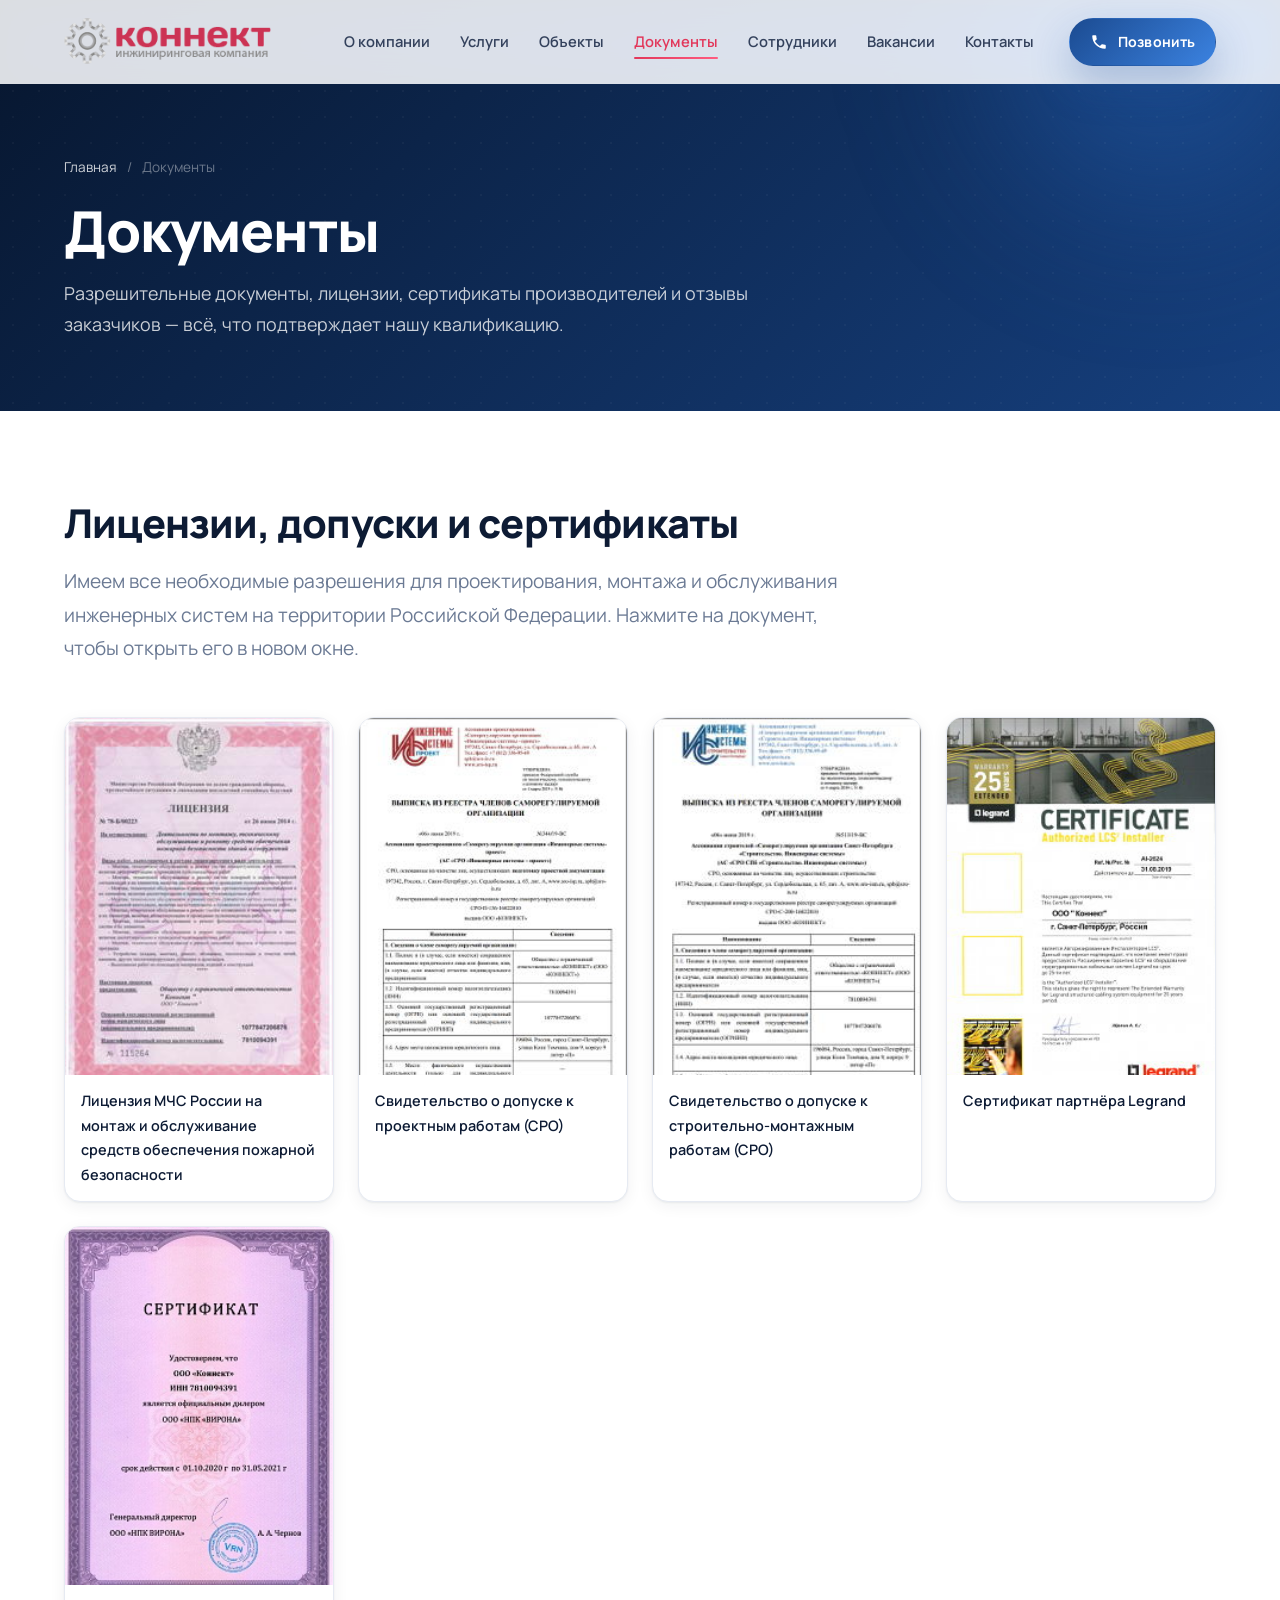
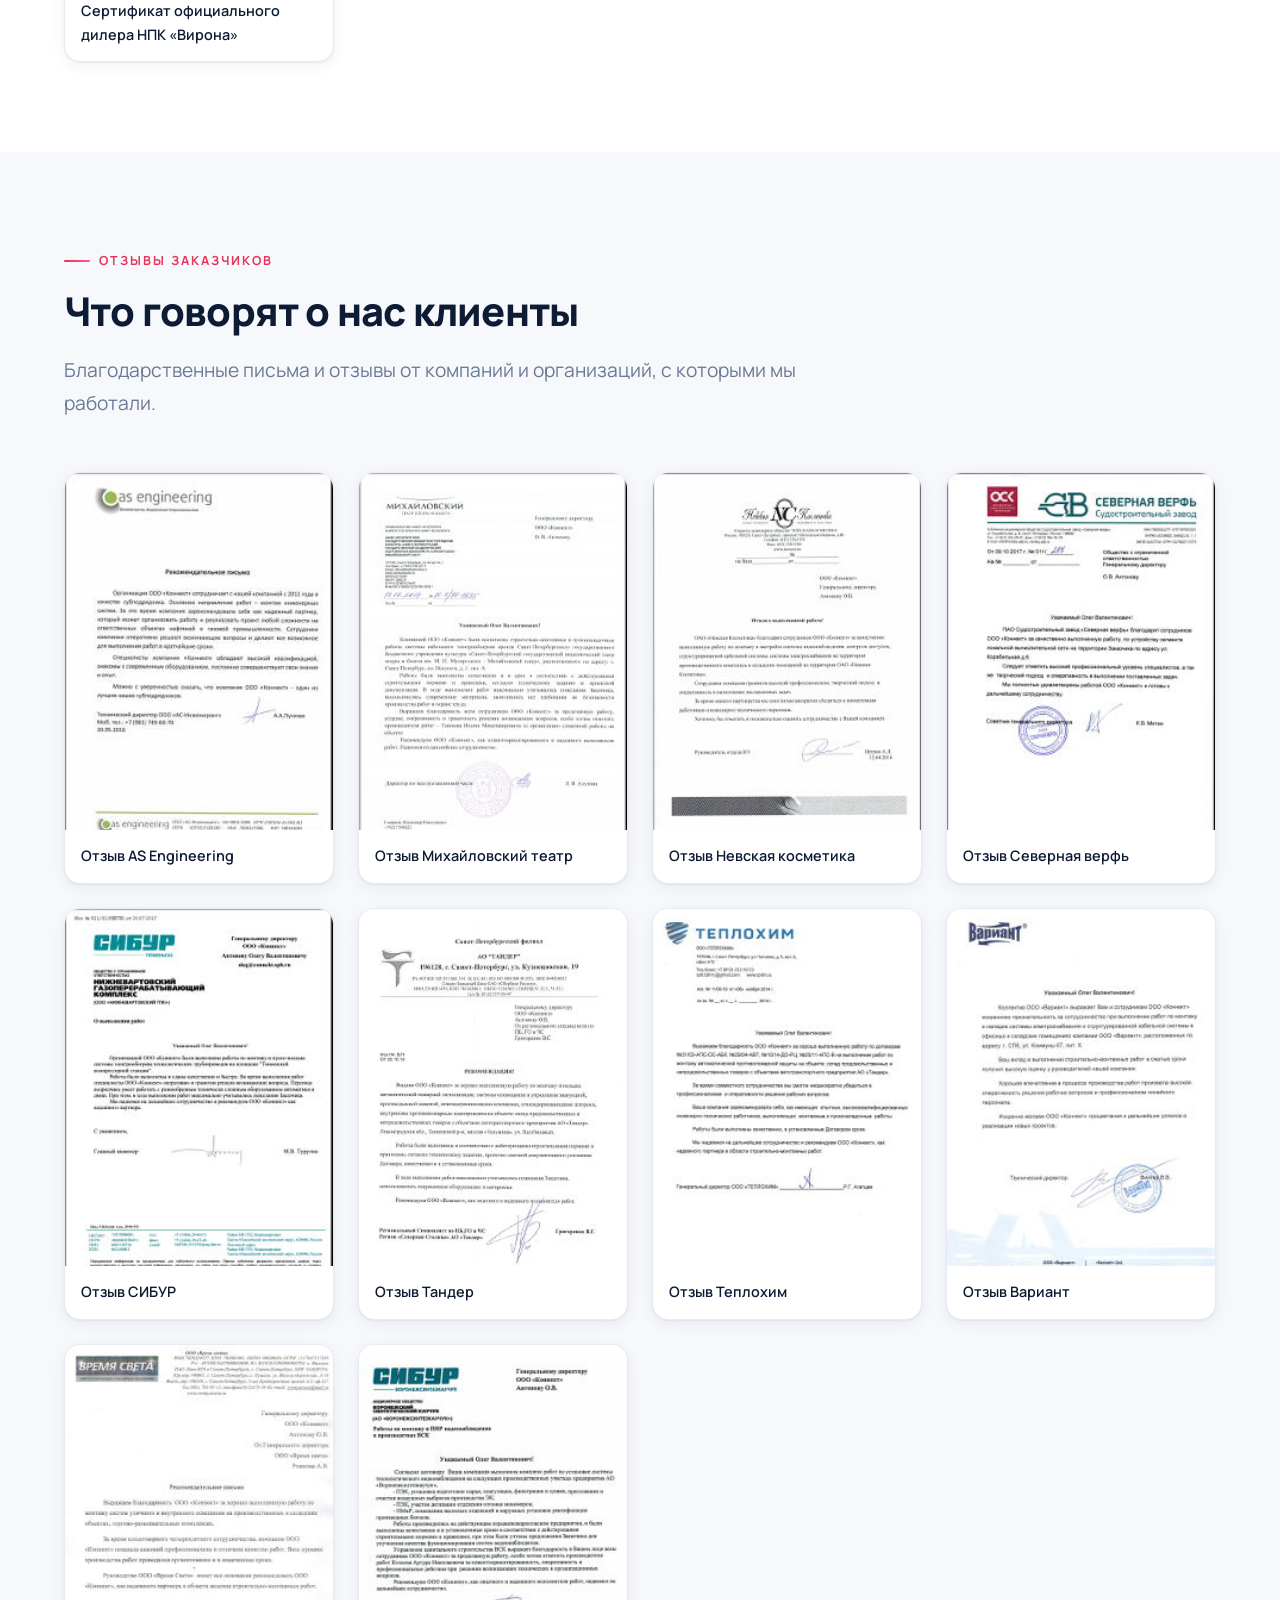
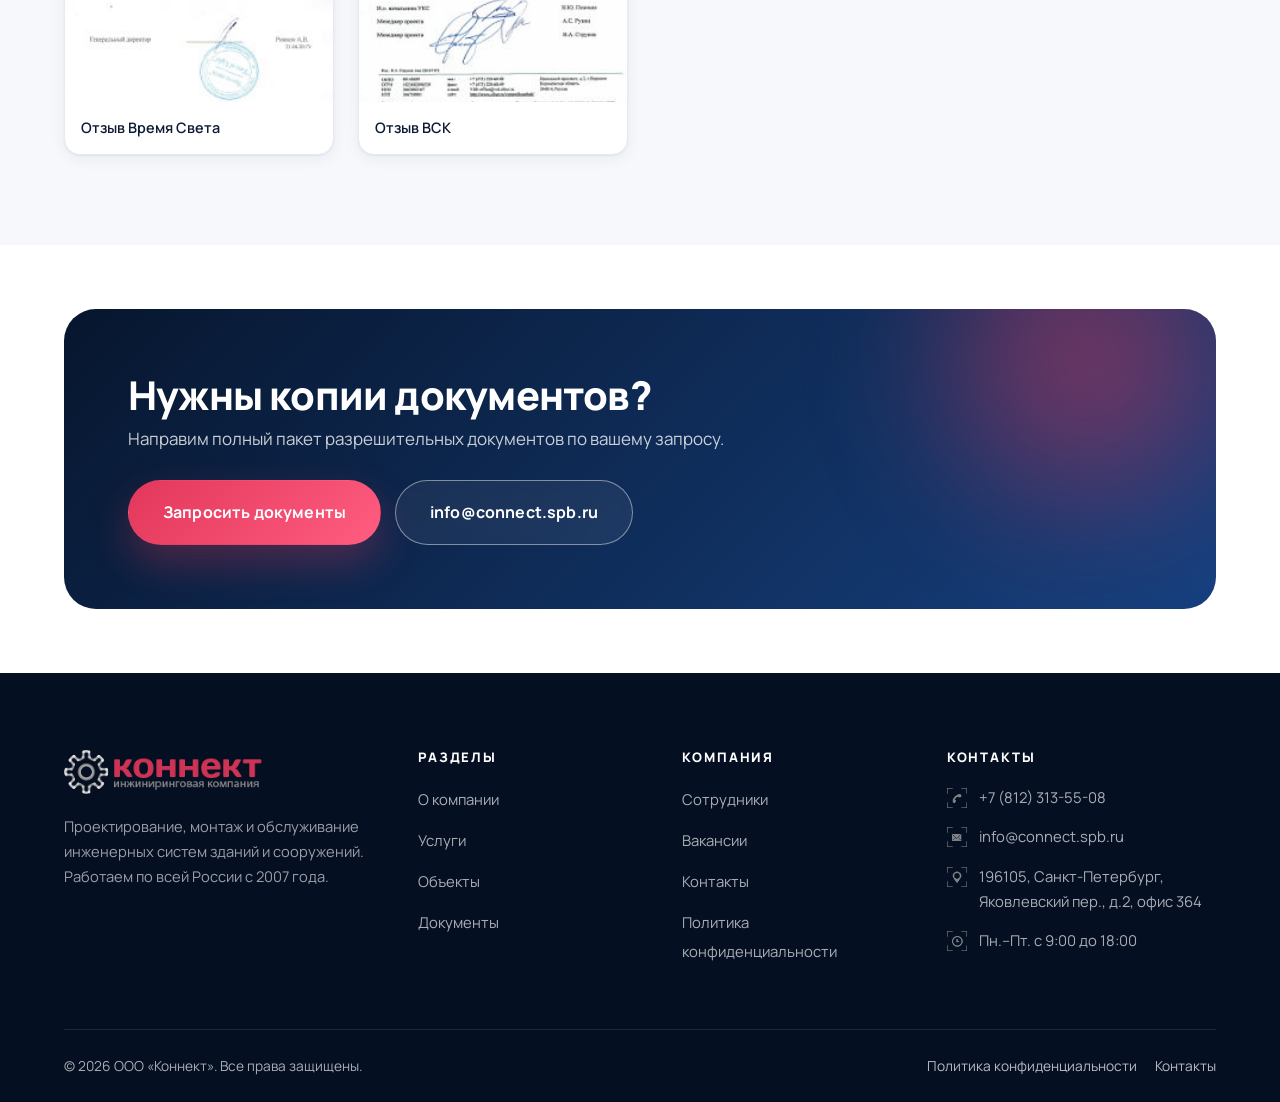
==== commit 12f48089: "Правки: убран красный надзаголовок и черта под первым блоком (услуги/объекты/документы/сотрудники), " ====
--- a/documents.html
+++ b/documents.html
@@ -78,7 +78,6 @@
     <section class="section">
       <div class="container">
         <div class="section-head reveal">
-          <span class="eyebrow">Разрешительные документы</span>
           <h2>Лицензии, допуски и сертификаты</h2>
           <p class="lead">Имеем все необходимые разрешения для проектирования, монтажа и обслуживания инженерных систем на территории Российской Федерации. Нажмите на документ, чтобы открыть его в новом окне.</p>
         </div>
--- a/assets/css/style.css
+++ b/assets/css/style.css
@@ -462,10 +462,10 @@
 .trust { padding: 34px 0; border-bottom: 1px solid var(--line); background: #fff; }
 .trust__label { text-align: center; font-size: .78rem; letter-spacing: .16em; text-transform: uppercase; color: var(--muted); font-weight: 700; margin-bottom: 24px; }
 .marquee { position: relative; overflow: hidden; -webkit-mask-image: linear-gradient(90deg, transparent, #000 8%, #000 92%, transparent); mask-image: linear-gradient(90deg, transparent, #000 8%, #000 92%, transparent); }
-.marquee__track { display: flex; align-items: center; gap: 56px; width: max-content; animation: marquee 38s linear infinite; }
+.marquee__track { display: flex; align-items: center; gap: 56px; width: max-content; animation: marquee 60s linear infinite; }
 .marquee:hover .marquee__track { animation-play-state: paused; }
-.marquee__track img { height: 62px; width: auto; filter: grayscale(1) opacity(.55); transition: filter .35s var(--ease), transform .35s var(--ease); }
-.marquee__track img:hover { filter: grayscale(0) opacity(1); transform: scale(1.06); }
+.marquee__track img { height: 124px; width: auto; transition: transform .35s var(--ease); }
+.marquee__track img:hover { transform: scale(1.06); }
 @keyframes marquee { from { transform: translateX(0); } to { transform: translateX(-50%); } }
 
 /* --------------------------------------------------------------------------
@@ -991,7 +991,10 @@
 
 @media (max-width: 900px) {
   :root { --header-h: 72px; }
-  .nav-toggle { display: block; }
+  /* backdrop-filter создаёт containing block для position:fixed —
+     на мобильных отключаем его, иначе выпадающее меню «залипает» в шапке */
+  .site-header { -webkit-backdrop-filter: none; backdrop-filter: none; background: rgba(255,255,255,.97); }
+  .nav-toggle { display: block; z-index: 1200; }
 
   .main-nav {
     position: fixed;
@@ -1015,7 +1018,7 @@
   .nav-link::after { display: none; }
   .nav-link:hover, .nav-link.is-active { background: var(--surface); color: var(--accent-500); }
   .nav-cta { display: inline-flex; margin-top: 18px; }
-  .nav-overlay { position: fixed; inset: 0; z-index: 1050; background: rgba(5,15,34,.5); opacity: 0; visibility: hidden; transition: opacity .35s var(--ease), visibility .35s var(--ease); }
+  .nav-overlay { position: fixed; inset: 0; z-index: 990; background: rgba(5,15,34,.5); opacity: 0; visibility: hidden; transition: opacity .35s var(--ease), visibility .35s var(--ease); }
   .nav-overlay.is-open { opacity: 1; visibility: visible; }
 
   .about-grid, .about-grid--reverse { grid-template-columns: 1fr; }
@@ -1037,8 +1040,8 @@
   .footer-grid { grid-template-columns: 1fr; gap: 30px; }
   .footer-bottom { flex-direction: column; align-items: flex-start; }
   .form-row { grid-template-columns: 1fr; }
-  .marquee__track { gap: 36px; }
-  .marquee__track img { height: 46px; }
+  .marquee__track { gap: 56px; }
+  .marquee__track img { height: 92px; }
   .modal { padding: 12px; }
   .modal__content { padding: 26px 22px 30px; }
   .project__head { flex-direction: column; align-items: flex-start; }
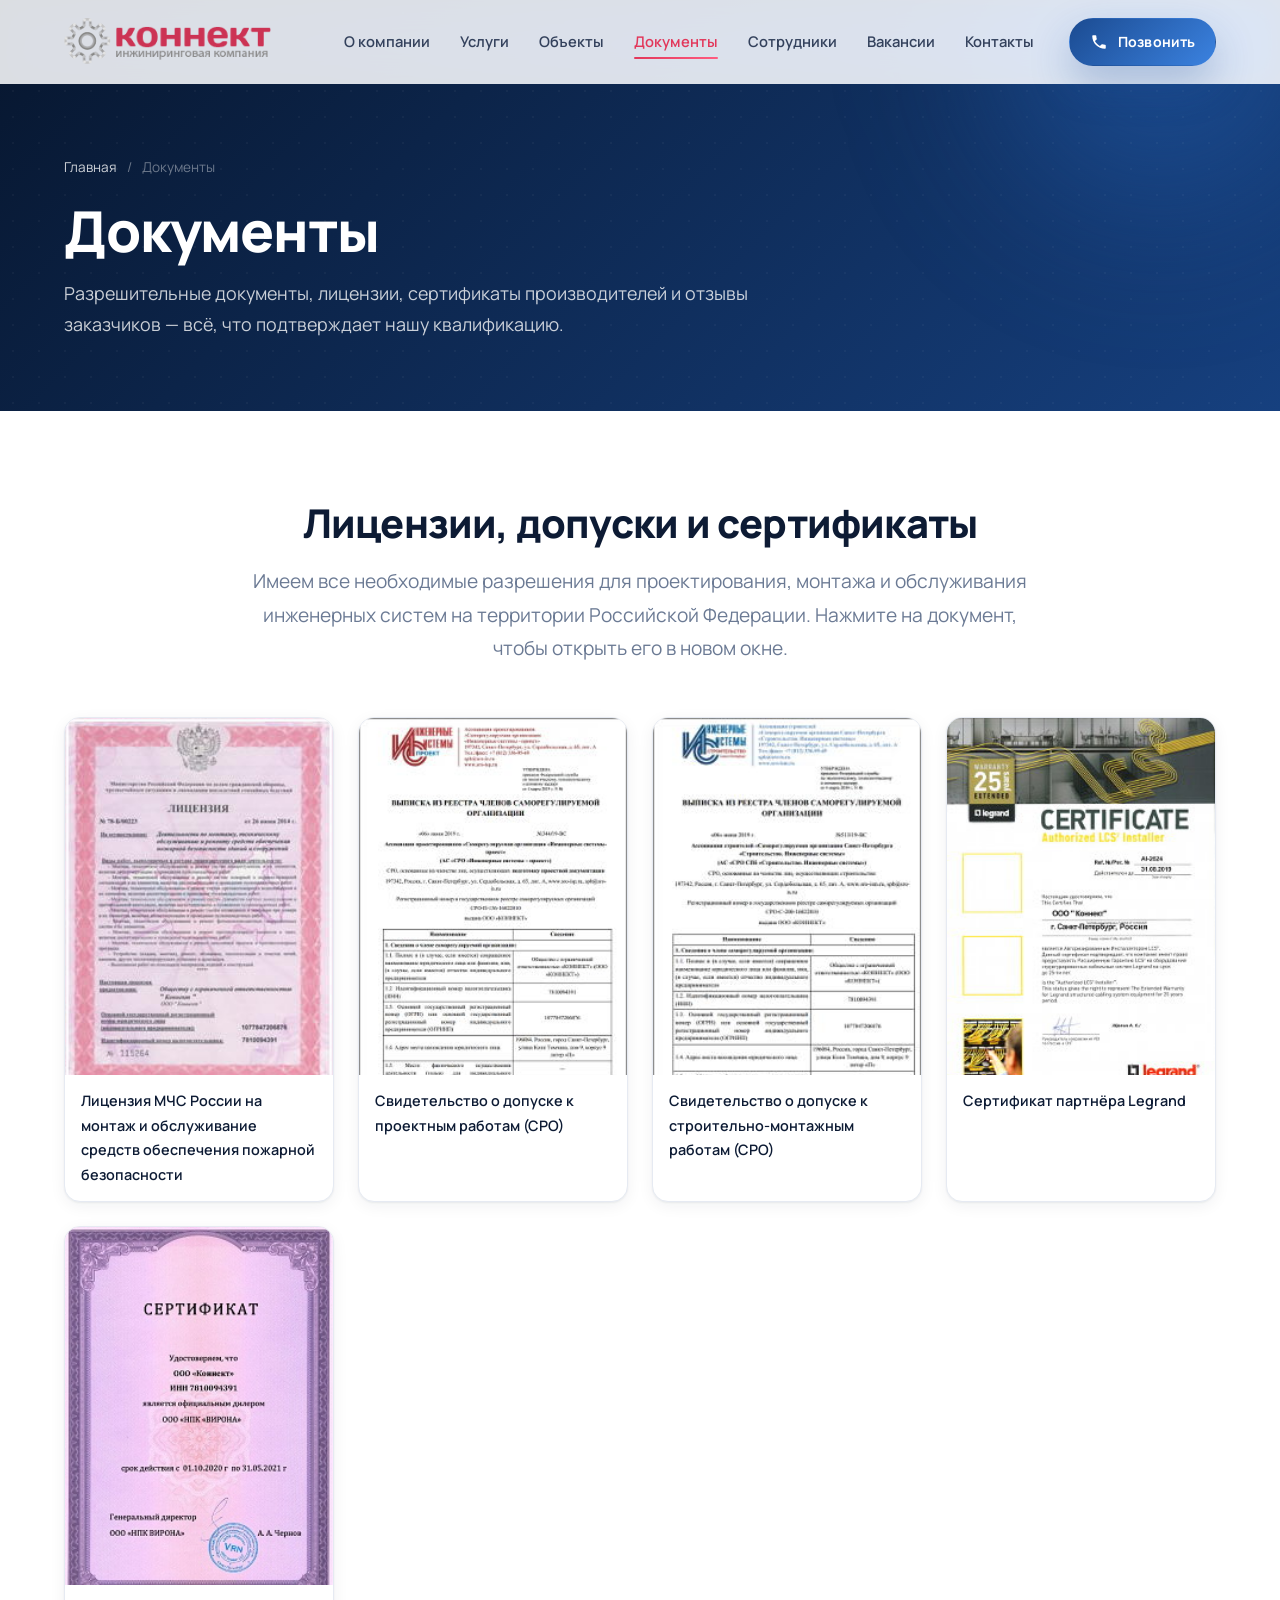
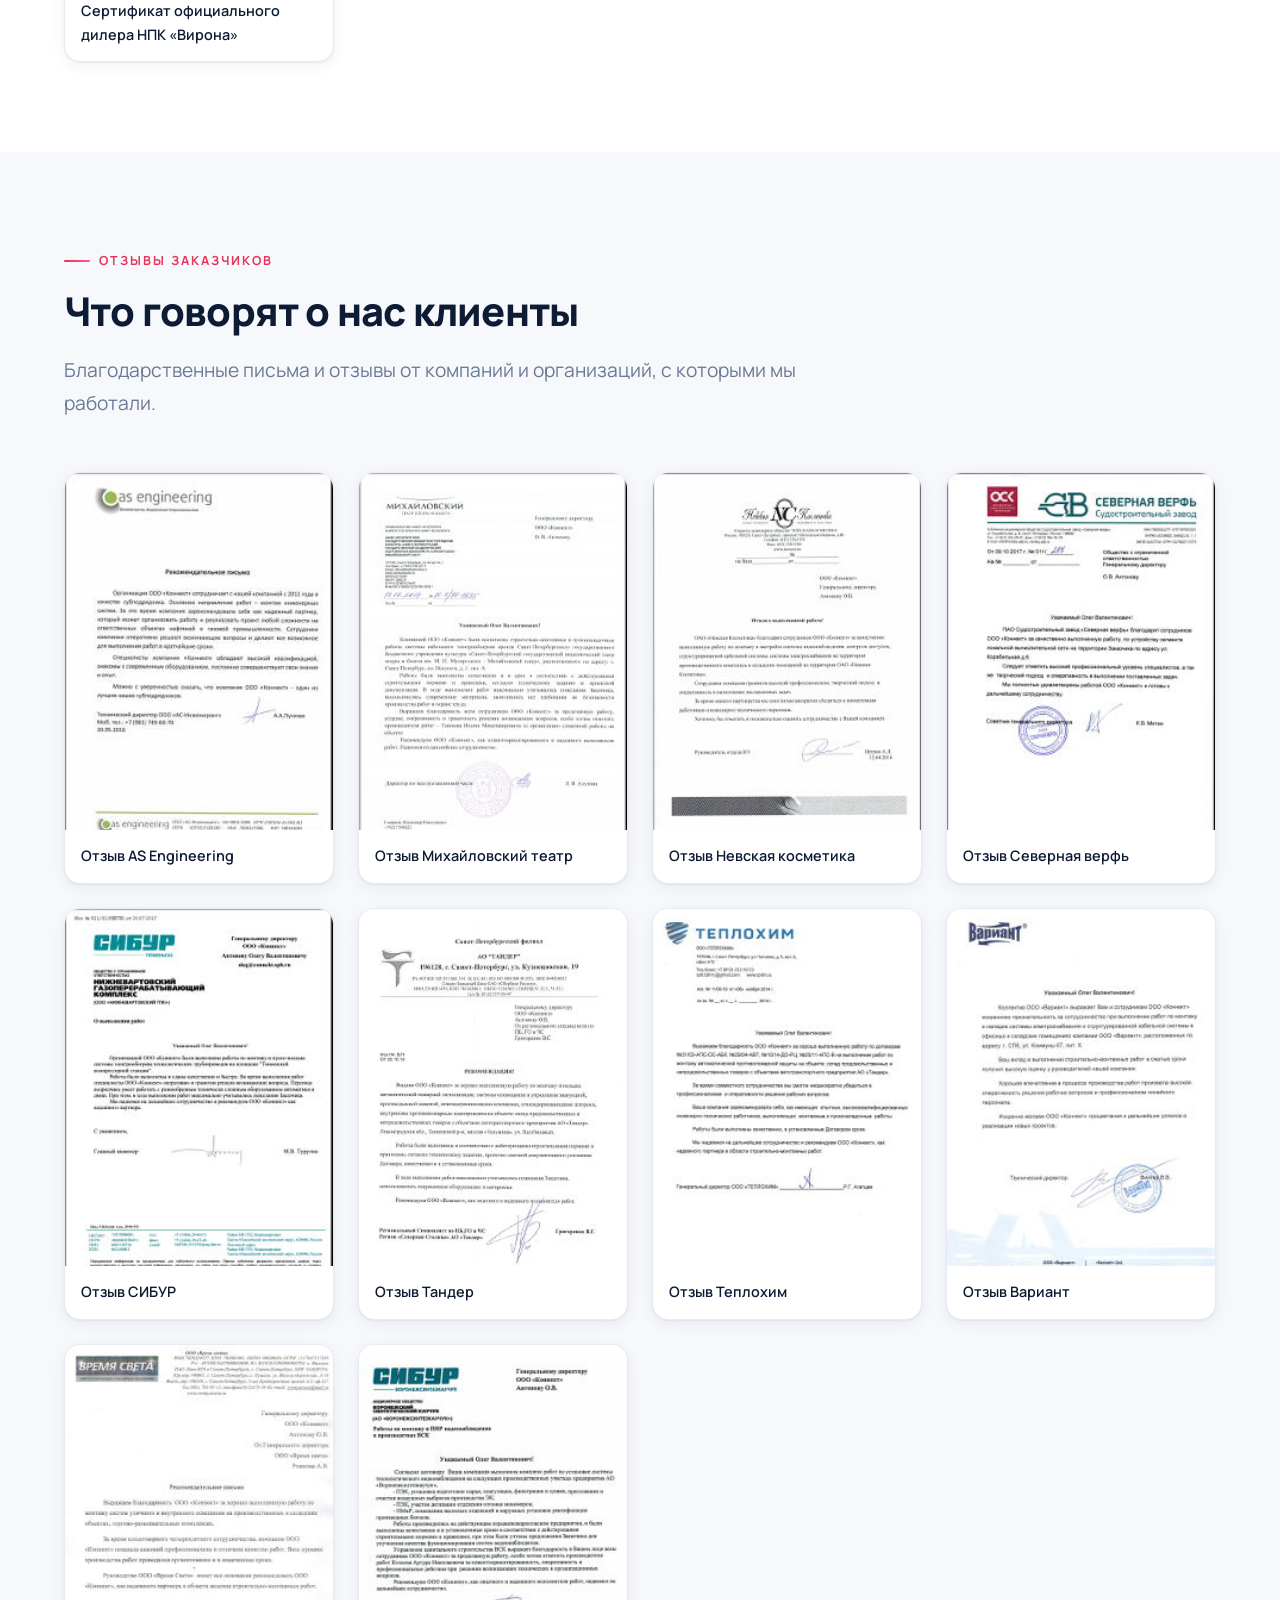
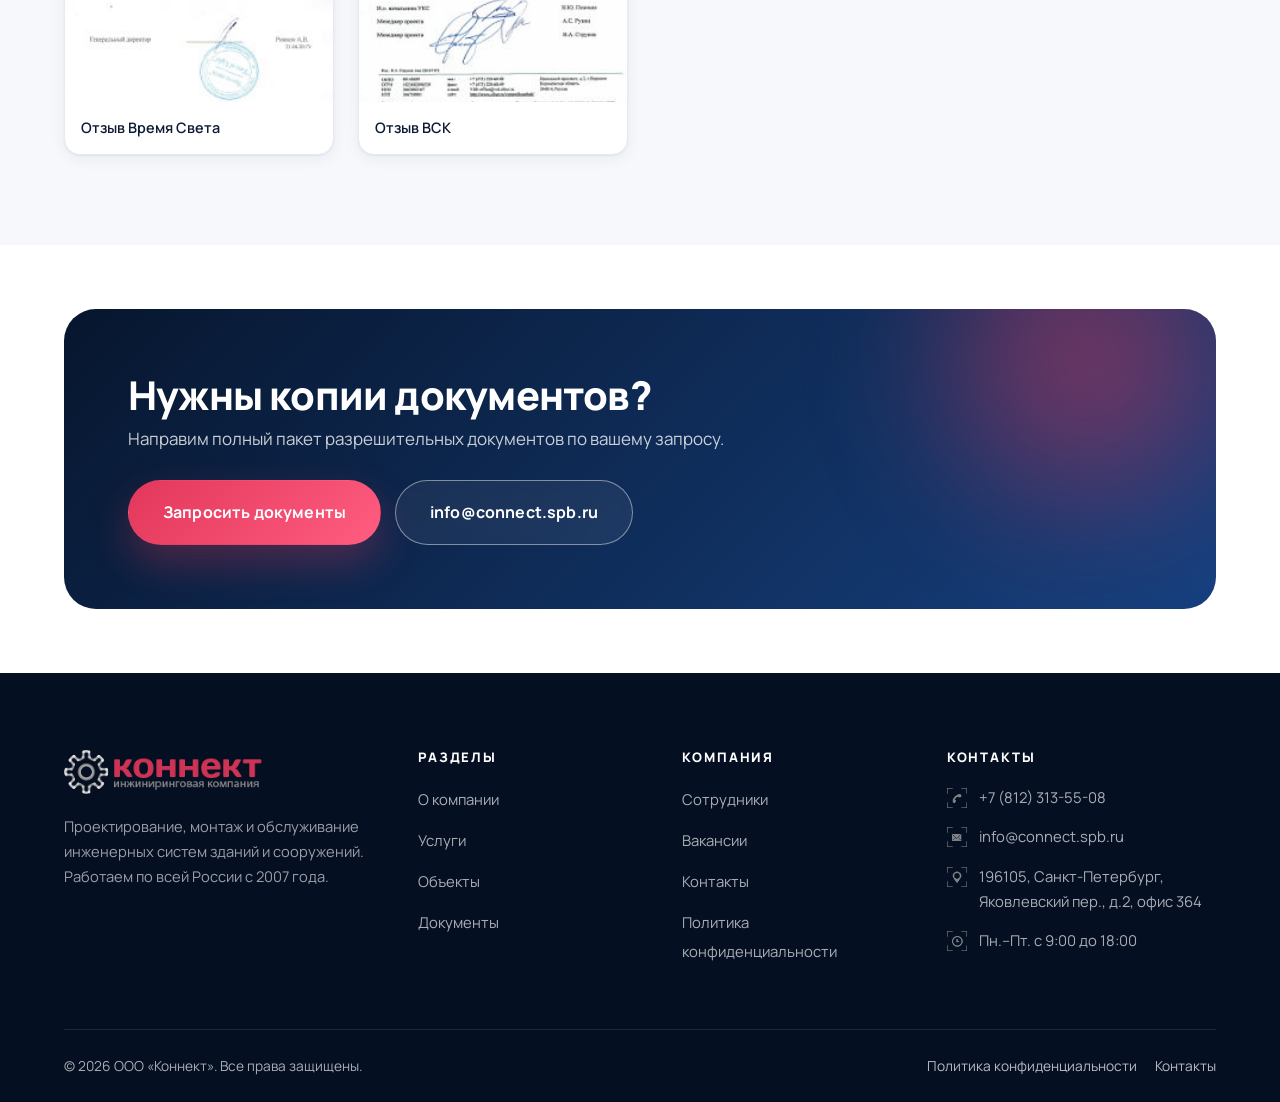
==== commit efcaef10: "Документы: центрирование текста под первым блоком" ====
--- a/documents.html
+++ b/documents.html
@@ -77,7 +77,7 @@
 
     <section class="section">
       <div class="container">
-        <div class="section-head reveal">
+        <div class="section-head section-head--center reveal">
           <h2>Лицензии, допуски и сертификаты</h2>
           <p class="lead">Имеем все необходимые разрешения для проектирования, монтажа и обслуживания инженерных систем на территории Российской Федерации. Нажмите на документ, чтобы открыть его в новом окне.</p>
         </div>
